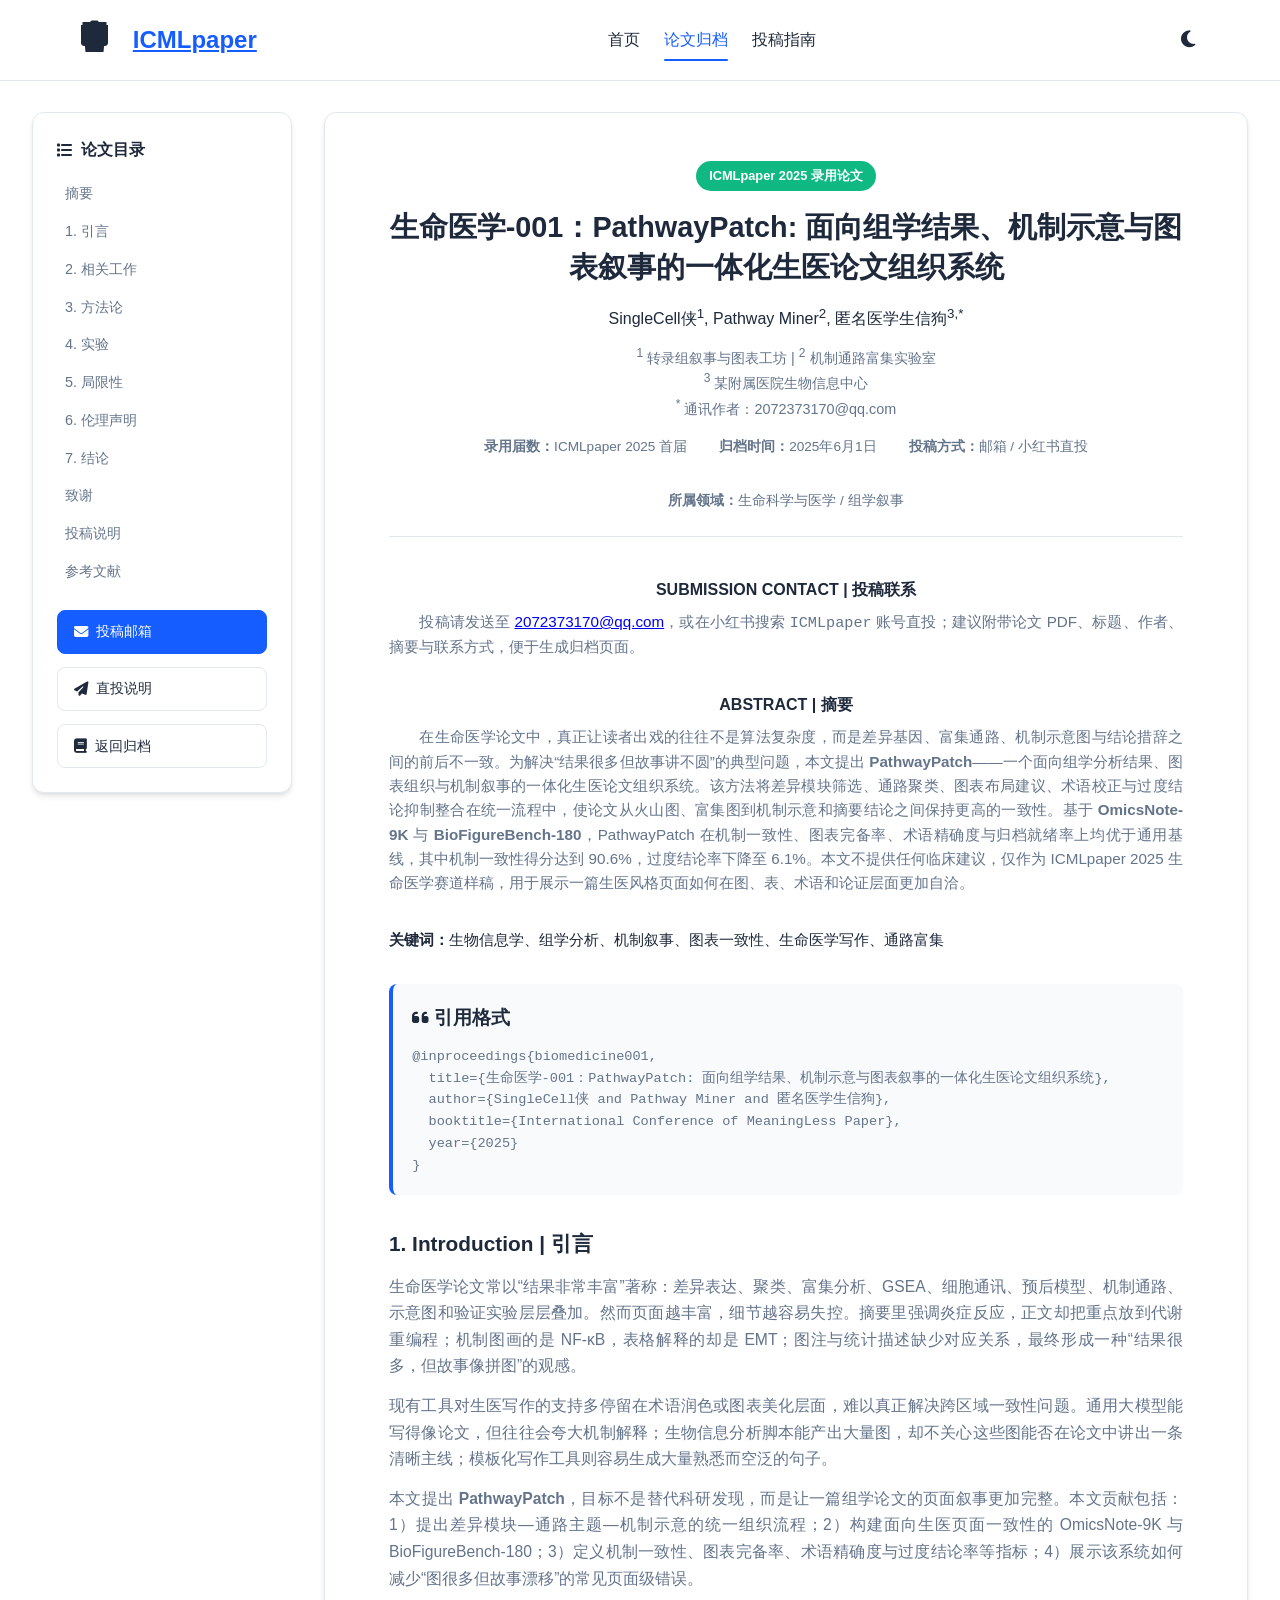
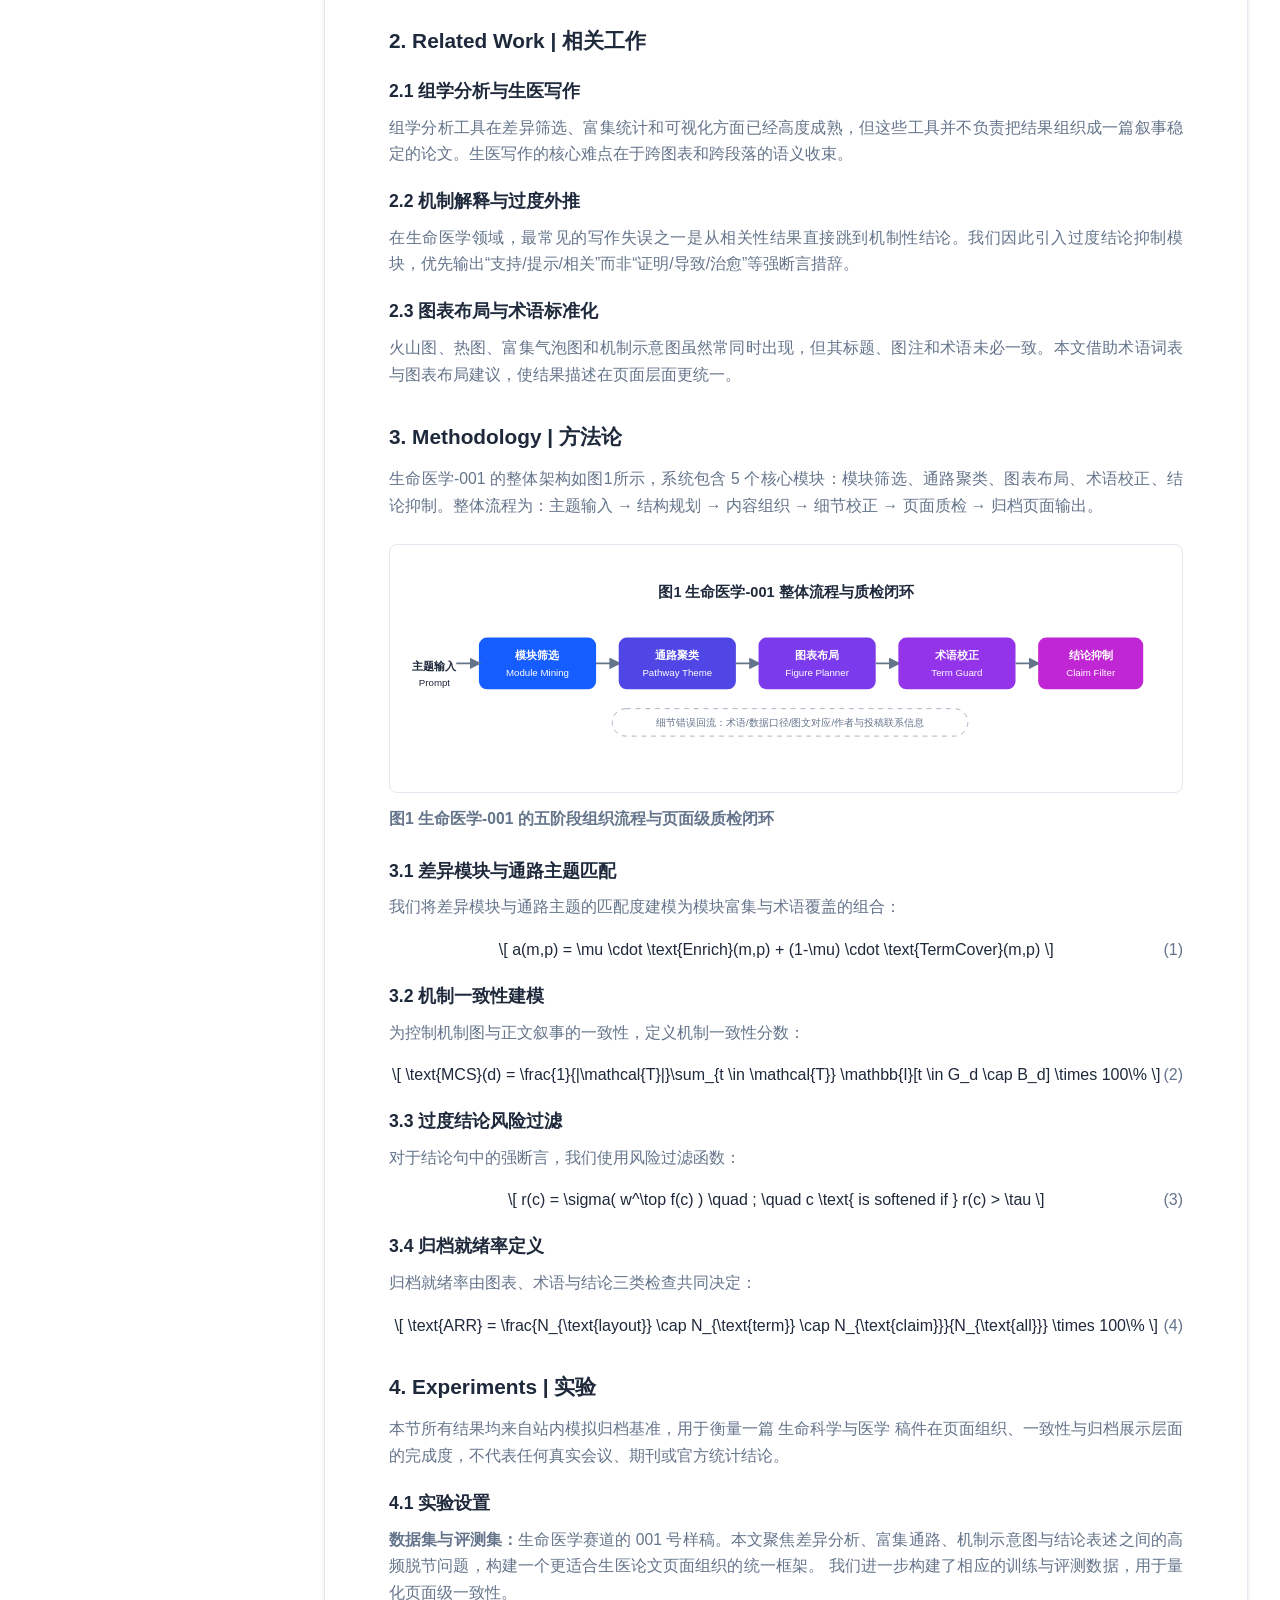
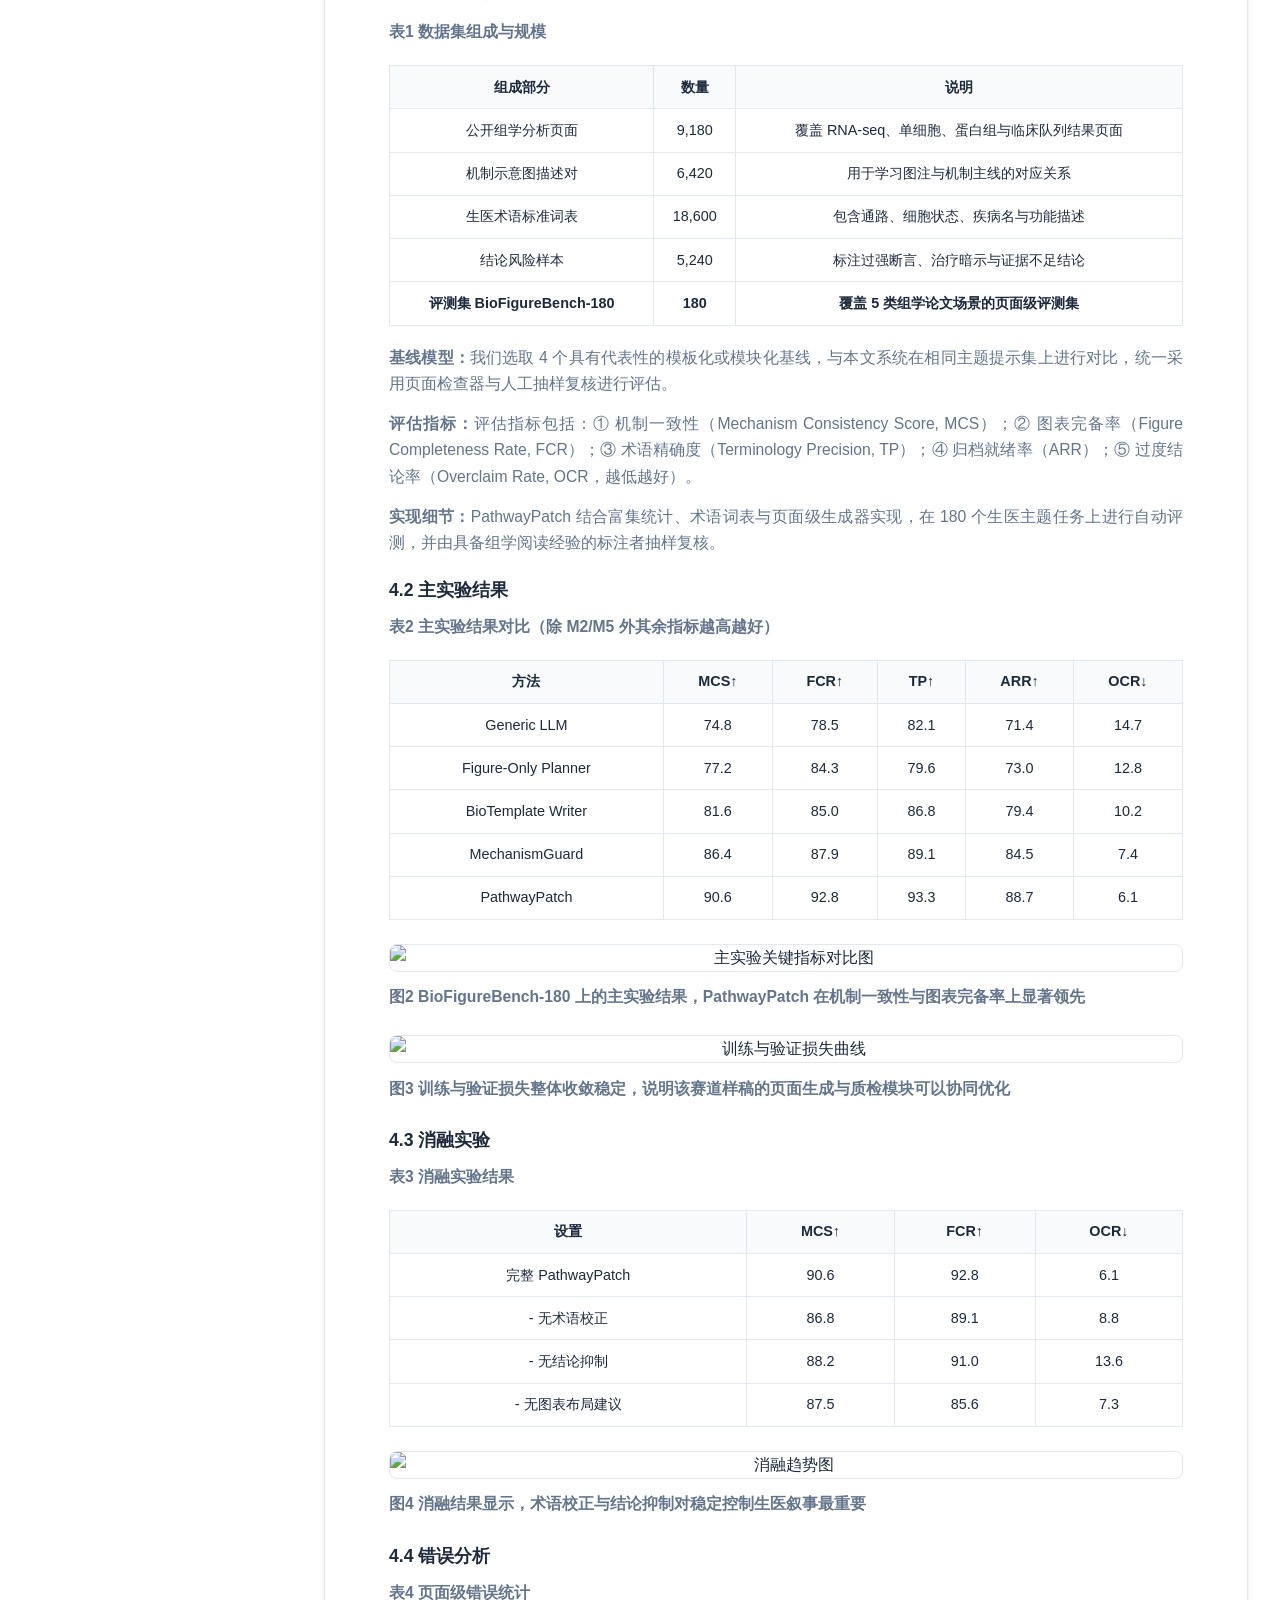
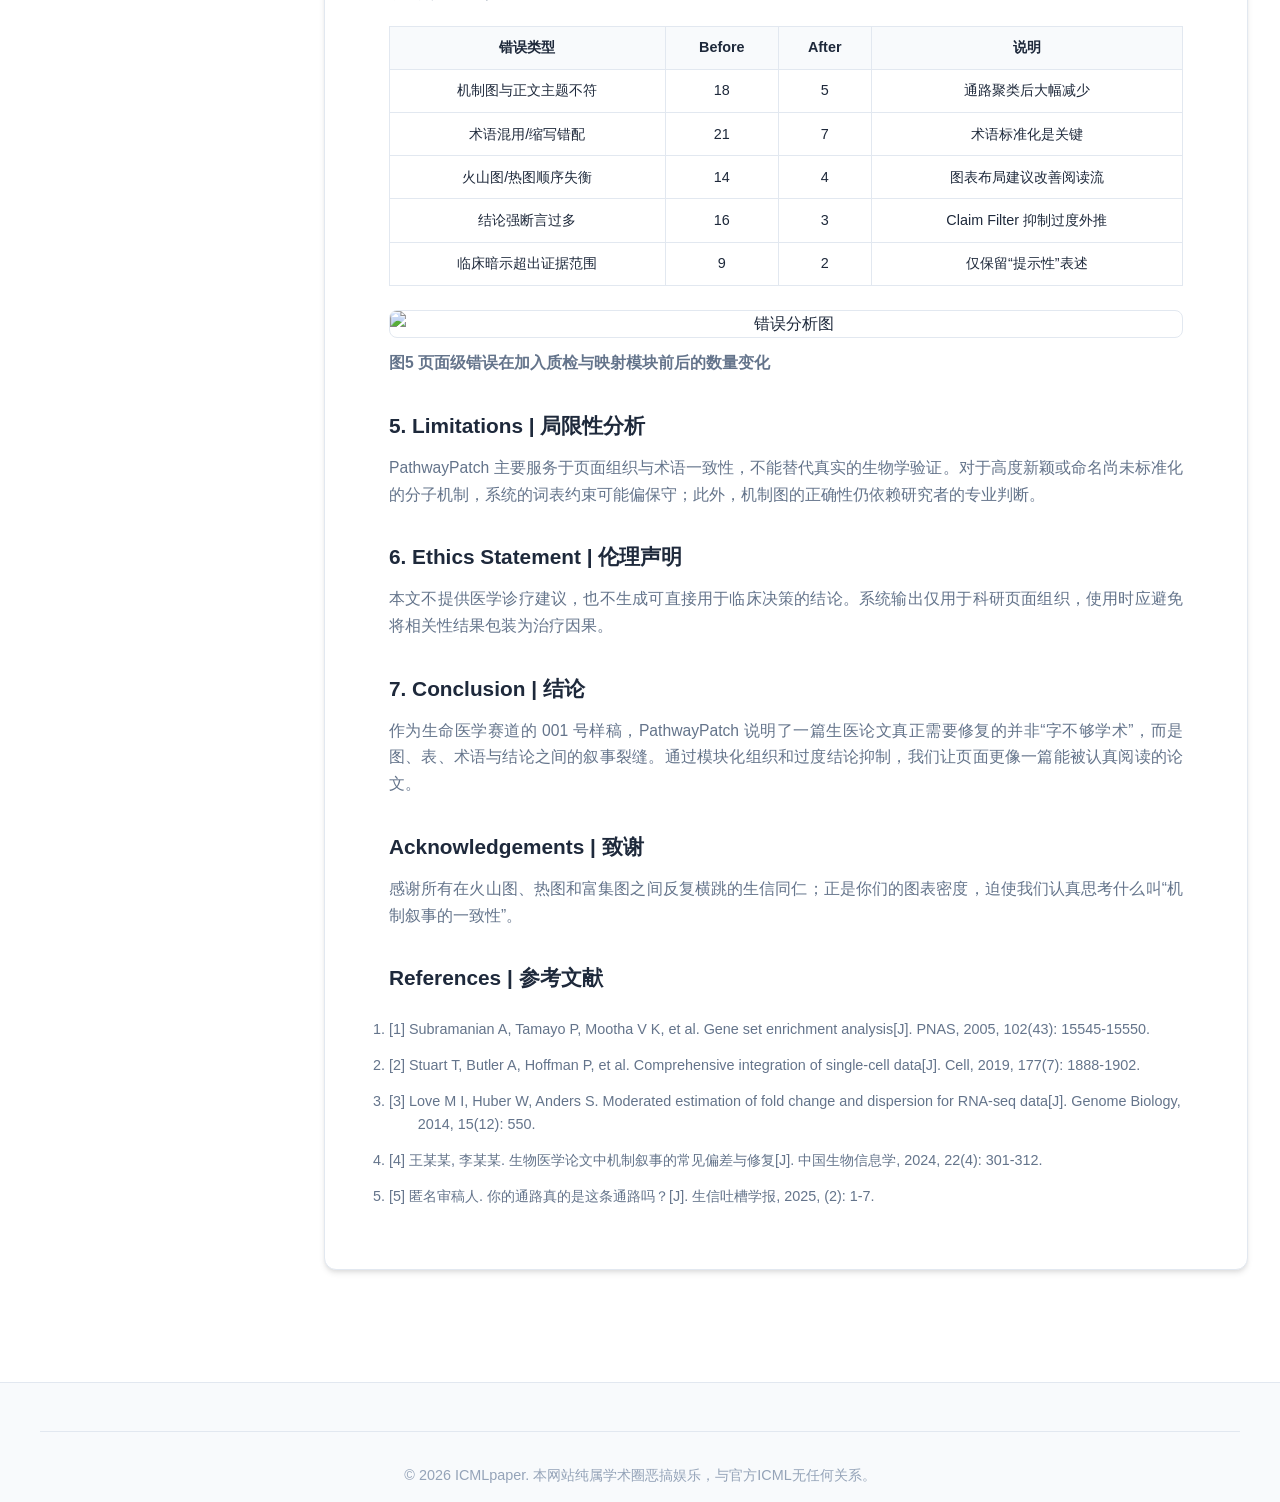
==== submissions/2025/biomedicine-001/index.html @ 7d40c747 "Add files via upload" ====
<!DOCTYPE html>
<html lang="zh-CN">
<head>
    <meta charset="UTF-8">
    <meta name="viewport" content="width=device-width, initial-scale=1.0">
<title>生命医学-001：PathwayPatch: 面向组学结果、机制示意与图表叙事的一体化生医论文组织系统 | International Conference of MeaningLess Paper</title>
    <!-- 外部资源（和主站完全统一） -->
    <link rel="stylesheet" href="https://cdn.bootcdn.net/ajax/libs/font-awesome/6.4.0/css/all.min.css">
    <script src="https://cdn.bootcdn.net/ajax/libs/mathjax/3.2.2/es5/tex-mml-chtml.min.js"></script>
    <!-- 主站样式复用 -->
    <link rel="stylesheet" href="../../../style.css">
    <!-- 网站图标 -->
    <link rel="icon" href="../../../favicon.svg" type="image/svg+xml">
    <!-- 论文专属样式 -->
    <style>
        /* 论文页面核心布局 */
        .paper-wrapper {
            display: grid;
            grid-template-columns: 260px 1fr;
            gap: 2rem;
            max-width: 1400px;
            margin: 0 auto;
            padding: 2rem;
        }
        /* 侧边目录导航 */
        .paper-sidebar {
            position: sticky;
            top: 100px;
            height: fit-content;
            background: var(--bg-card);
            border-radius: var(--radius-lg);
            padding: 1.5rem;
            box-shadow: var(--shadow);
            border: 1px solid var(--border);
        }
        .sidebar-title {
            font-size: 1rem;
            font-weight: 700;
            margin-bottom: 1rem;
            color: var(--text-primary);
            display: flex;
            align-items: center;
            gap: 0.5rem;
        }
        .toc-list {
            list-style: none;
            display: flex;
            flex-direction: column;
            gap: 0.5rem;
        }
        .toc-link {
            text-decoration: none;
            color: var(--text-secondary);
            font-size: 0.9rem;
            line-height: 1.4;
            transition: var(--transition);
            display: block;
            padding: 0.3rem 0.5rem;
            border-radius: var(--radius-sm);
        }
        .toc-link:hover, .toc-link.active {
            background: var(--primary-light);
            color: var(--primary);
        }
        .dark-theme .toc-link:hover, .dark-theme .toc-link.active {
            background: var(--primary-dark);
        }
        /* 论文操作栏 */
        .paper-actions {
            margin-top: 1.5rem;
            display: flex;
            flex-direction: column;
            gap: 0.8rem;
        }
        .action-btn {
            width: 100%;
            padding: 0.6rem 1rem;
            border-radius: var(--radius);
            border: 1px solid var(--border);
            background: var(--bg-main);
            color: var(--text-primary);
            font-size: 0.9rem;
            font-weight: 500;
            text-decoration: none;
            display: flex;
            align-items: center;
            gap: 0.5rem;
            transition: var(--transition);
        }
        .action-btn.primary {
            background: var(--primary);
            color: white;
            border-color: var(--primary);
        }
        .action-btn:hover {
            transform: translateY(-2px);
            box-shadow: var(--shadow);
        }
        /* 论文主体容器 */
        .paper-main {
            background: var(--bg-card);
            border-radius: var(--radius-lg);
            padding: 3rem 4rem;
            box-shadow: var(--shadow);
            border: 1px solid var(--border);
        }
        /* 论文头部 */
        .paper-header {
            text-align: center;
            margin-bottom: 2.5rem;
            border-bottom: 1px solid var(--border);
            padding-bottom: 1.5rem;
        }
        .accept-badge {
            display: inline-block;
            padding: 0.3rem 0.8rem;
            background: #10b981;
            color: white;
            border-radius: 50px;
            font-size: 0.8rem;
            font-weight: 600;
            margin-bottom: 1rem;
        }
        .paper-header h1 {
            font-size: 1.8rem;
            line-height: 1.4;
            font-weight: 700;
            margin-bottom: 1rem;
            color: var(--text-primary);
        }
        .authors {
            font-size: 1rem;
            margin-bottom: 0.8rem;
            color: var(--text-primary);
            line-height: 1.5;
        }
        .affiliations {
            font-size: 0.9rem;
            color: var(--text-secondary);
            margin-bottom: 1rem;
            line-height: 1.5;
        }
        .paper-meta {
            font-size: 0.85rem;
            color: var(--text-secondary);
            display: flex;
            justify-content: center;
            gap: 2rem;
            flex-wrap: wrap;
        }
        /* 摘要模块 */
        .abstract-block {
            margin-bottom: 2rem;
        }
        .abstract-block h2 {
            font-size: 1rem;
            font-weight: 700;
            text-transform: uppercase;
            margin-bottom: 0.5rem;
            text-align: center;
        }
        .abstract-block p {
            text-align: justify;
            line-height: 1.6;
            font-size: 0.95rem;
            text-indent: 2em;
            color: var(--text-secondary);
        }
        /* 关键词 */
        .keywords-block {
            margin-bottom: 2rem;
            font-size: 0.95rem;
        }
        .keywords-block strong {
            color: var(--text-primary);
        }
        /* 正文排版 */
        .paper-content h2 {
            font-size: 1.3rem;
            font-weight: 700;
            margin: 2rem 0 0.8rem;
            color: var(--text-primary);
            scroll-margin-top: 100px;
        }
        .paper-content h3 {
            font-size: 1.1rem;
            font-weight: 600;
            margin: 1.2rem 0 0.6rem;
            color: var(--text-primary);
            scroll-margin-top: 100px;
        }
        .paper-content p {
            text-align: justify;
            line-height: 1.7;
            margin-bottom: 0.8rem;
            font-size: 0.98rem;
            color: var(--text-secondary);
        }
        /* 公式样式 */
        .formula-wrapper {
            margin: 1rem 0;
            text-align: center;
            overflow-x: auto;
        }
        .formula-number {
            float: right;
            color: var(--text-secondary);
        }
        /* 图表容器 */
        .figure-wrapper {
            margin: 1.5rem 0;
            text-align: center;
        }
        .figure-container {
            max-width: 100%;
            margin: 0 auto;
            border-radius: var(--radius);
            overflow: hidden;
            border: 1px solid var(--border);
            background: var(--bg-main);
        }
        .figure-caption {
            margin-top: 0.8rem;
            font-weight: 600;
            font-size: 0.9rem;
            color: var(--text-primary);
            text-align: center;
        }
        .figure-img {
            display: block;
            width: 100%;
            height: auto;
        }
        /* 表格样式 */
        .paper-table {
            width: 100%;
            border-collapse: collapse;
            margin: 1.2rem 0;
            font-size: 0.9rem;
        }
        .paper-table th, .paper-table td {
            border: 1px solid var(--border);
            padding: 0.6rem;
            text-align: center;
        }
        .paper-table th {
            background-color: var(--bg-alt);
            font-weight: 600;
        }
        .table-caption {
            text-align: center;
            font-weight: 600;
            margin-bottom: 0.5rem;
            font-size: 0.95rem;
        }
        /* 引用格式 */
        .citation-block {
            background: var(--bg-alt);
            border-radius: var(--radius);
            padding: 1.2rem;
            margin: 1.5rem 0;
            border-left: 4px solid var(--primary);
        }
        .citation-block h3 {
            margin-top: 0;
            margin-bottom: 0.8rem;
        }
        .citation-code {
            font-family: 'Courier New', monospace;
            font-size: 0.85rem;
            line-height: 1.6;
            color: var(--text-secondary);
            overflow-x: auto;
        }
        /* 参考文献 */
        .reference-list {
            margin-top: 1.5rem;
        }
        .reference-list li {
            margin-bottom: 0.8rem;
            line-height: 1.6;
            font-size: 0.9rem;
            color: var(--text-secondary);
            padding-left: 2em;
            text-indent: -2em;
        }
        /* 移动端适配 */
        @media (max-width: 1024px) {
            .paper-wrapper {
                grid-template-columns: 1fr;
                padding: 1rem;
            }
            .paper-sidebar {
                position: static;
                margin-bottom: 1rem;
            }
            .paper-main {
                padding: 1.5rem 1rem;
            }
            .paper-header h1 {
                font-size: 1.4rem;
            }
            .paper-meta {
                flex-direction: column;
                gap: 0.3rem;
            }
        }
    </style>
</head>
<body>
    <!-- 导航栏（和主站完全统一） -->
    <header class="navbar" id="navbar">
        <div class="nav-container">
            <div class="logo">
                <svg class="logo-img" viewBox="0 0 1024 1024" xmlns="http://www.w3.org/2000/svg">
                    <path fill="currentColor" d="M256 448l32 320h384l32-320H256zM736 128H576l-32-32H416l-32 32H224v64h512v-64zM192 192v384c0 35.3 28.7 64 64 64h448c35.3 0 64-28.7 64-64V192H192z"/>
                </svg>
                <a href="../../../index.html" class="conf-name">ICMLpaper</a>
            </div>
            <nav class="nav-links">
                <a href="../../../index.html#home" class="nav-link">首页</a>
                <a href="../../../index.html#papers" class="nav-link active">论文归档</a>
                <a href="../../../index.html#submit" class="nav-link">投稿指南</a>
            </nav>
            <div class="nav-actions">
                <button id="theme-toggle" class="icon-btn" title="切换主题">
                    <i class="fas fa-moon"></i>
                </button>
            </div>
        </div>
    </header>

    <!-- 论文主体布局 -->
    <section class="section">
        <div class="paper-wrapper">
            <!-- 侧边目录+操作栏 -->
            <aside class="paper-sidebar">
                <div class="sidebar-title">
                    <i class="fas fa-list"></i> 论文目录
                </div>
                <ul class="toc-list">
                    <li><a href="#abstract" class="toc-link">摘要</a></li>
                    <li><a href="#introduction" class="toc-link">1. 引言</a></li>
                    <li><a href="#related-work" class="toc-link">2. 相关工作</a></li>
                    <li><a href="#methodology" class="toc-link">3. 方法论</a></li>
                    <li><a href="#experiments" class="toc-link">4. 实验</a></li>
                    <li><a href="#limitations" class="toc-link">5. 局限性</a></li>
                    <li><a href="#ethics" class="toc-link">6. 伦理声明</a></li>
                    <li><a href="#conclusion" class="toc-link">7. 结论</a></li>
                    <li><a href="#acknowledgements" class="toc-link">致谢</a></li>
                    <li><a href="#submission-note" class="toc-link">投稿说明</a></li>
                    <li><a href="#references" class="toc-link">参考文献</a></li>
                </ul>
                <div class="paper-actions">
                    <a href="mailto:2072373170@qq.com?subject=ICMLpaper%20投稿咨询" class="action-btn primary">
                        <i class="fas fa-envelope"></i> 投稿邮箱
                    </a>
                    <a href="../../../index.html#submit" class="action-btn">
                        <i class="fas fa-paper-plane"></i> 直投说明
                    </a>
                    <a href="../" class="action-btn">
                        <i class="fas fa-book"></i> 返回归档
                    </a>
                </div>
            </aside>

            <!-- 论文正文 -->
            <main class="paper-main">

                <div class="paper-header">
                    <span class="accept-badge">ICMLpaper 2025 录用论文</span>
                    <h1>生命医学-001：PathwayPatch: 面向组学结果、机制示意与图表叙事的一体化生医论文组织系统</h1>
                    <div class="authors">SingleCell侠<sup>1</sup>, Pathway Miner<sup>2</sup>, 匿名医学生信狗<sup>3,*</sup></div>
                    <div class="affiliations"><sup>1</sup> 转录组叙事与图表工坊 | <sup>2</sup> 机制通路富集实验室<br><sup>3</sup> 某附属医院生物信息中心<br><sup>*</sup> 通讯作者：2072373170@qq.com</div>
                    <div class="paper-meta">
                        <span><strong>录用届数：</strong>ICMLpaper 2025 首届</span>
                        <span><strong>归档时间：</strong>2025年6月1日</span>
                        <span><strong>投稿方式：</strong>邮箱 / 小红书直投</span>
                        <span><strong>所属领域：</strong>生命科学与医学 / 组学叙事</span>
                    </div>
                </div>

                <div id="submission-note" class="abstract-block" style="margin-top: 1.2rem;">
                    <h2>Submission Contact | 投稿联系</h2>
                    <p>投稿请发送至 <a href="mailto:2072373170@qq.com">2072373170@qq.com</a>，或在小红书搜索 <code>ICMLpaper</code> 账号直投；建议附带论文 PDF、标题、作者、摘要与联系方式，便于生成归档页面。</p>
                </div>

                <div id="abstract" class="abstract-block">
                    <h2>Abstract | 摘要</h2>
                    <p>在生命医学论文中，真正让读者出戏的往往不是算法复杂度，而是差异基因、富集通路、机制示意图与结论措辞之间的前后不一致。为解决“结果很多但故事讲不圆”的典型问题，本文提出 <b>PathwayPatch</b>——一个面向组学分析结果、图表组织与机制叙事的一体化生医论文组织系统。该方法将差异模块筛选、通路聚类、图表布局建议、术语校正与过度结论抑制整合在统一流程中，使论文从火山图、富集图到机制示意和摘要结论之间保持更高的一致性。基于 <b>OmicsNote-9K</b> 与 <b>BioFigureBench-180</b>，PathwayPatch 在机制一致性、图表完备率、术语精确度与归档就绪率上均优于通用基线，其中机制一致性得分达到 90.6%，过度结论率下降至 6.1%。本文不提供任何临床建议，仅作为 ICMLpaper 2025 生命医学赛道样稿，用于展示一篇生医风格页面如何在图、表、术语和论证层面更加自洽。</p>
                </div>

                <div class="keywords-block"><strong>关键词：</strong>生物信息学、组学分析、机制叙事、图表一致性、生命医学写作、通路富集</div>

                <div class="citation-block">
                    <h3><i class="fas fa-quote-left"></i> 引用格式</h3>
                    <pre class="citation-code">@inproceedings{biomedicine001,
  title={生命医学-001：PathwayPatch: 面向组学结果、机制示意与图表叙事的一体化生医论文组织系统},
  author={SingleCell侠 and Pathway Miner and 匿名医学生信狗},
  booktitle={International Conference of MeaningLess Paper},
  year={2025}
}</pre>
                </div>

                <div class="paper-content">
                    <h2 id="introduction">1. Introduction | 引言</h2>
                    <p>生命医学论文常以“结果非常丰富”著称：差异表达、聚类、富集分析、GSEA、细胞通讯、预后模型、机制通路、示意图和验证实验层层叠加。然而页面越丰富，细节越容易失控。摘要里强调炎症反应，正文却把重点放到代谢重编程；机制图画的是 NF-κB，表格解释的却是 EMT；图注与统计描述缺少对应关系，最终形成一种“结果很多，但故事像拼图”的观感。</p><p>现有工具对生医写作的支持多停留在术语润色或图表美化层面，难以真正解决跨区域一致性问题。通用大模型能写得像论文，但往往会夸大机制解释；生物信息分析脚本能产出大量图，却不关心这些图能否在论文中讲出一条清晰主线；模板化写作工具则容易生成大量熟悉而空泛的句子。</p><p>本文提出 <b>PathwayPatch</b>，目标不是替代科研发现，而是让一篇组学论文的页面叙事更加完整。本文贡献包括：1）提出差异模块—通路主题—机制示意的统一组织流程；2）构建面向生医页面一致性的 OmicsNote-9K 与 BioFigureBench-180；3）定义机制一致性、图表完备率、术语精确度与过度结论率等指标；4）展示该系统如何减少“图很多但故事漂移”的常见页面级错误。</p>

                    <h2 id="related-work">2. Related Work | 相关工作</h2>
                    <h3>2.1 组学分析与生医写作</h3><p>组学分析工具在差异筛选、富集统计和可视化方面已经高度成熟，但这些工具并不负责把结果组织成一篇叙事稳定的论文。生医写作的核心难点在于跨图表和跨段落的语义收束。</p><h3>2.2 机制解释与过度外推</h3><p>在生命医学领域，最常见的写作失误之一是从相关性结果直接跳到机制性结论。我们因此引入过度结论抑制模块，优先输出“支持/提示/相关”而非“证明/导致/治愈”等强断言措辞。</p><h3>2.3 图表布局与术语标准化</h3><p>火山图、热图、富集气泡图和机制示意图虽然常同时出现，但其标题、图注和术语未必一致。本文借助术语词表与图表布局建议，使结果描述在页面层面更统一。</p>

                    <h2 id="methodology">3. Methodology | 方法论</h2>
                    <p>生命医学-001 的整体架构如图1所示，系统包含 5 个核心模块：模块筛选、通路聚类、图表布局、术语校正、结论抑制。整体流程为：主题输入 → 结构规划 → 内容组织 → 细节校正 → 页面质检 → 归档页面输出。</p>
                    
                    <div class="figure-wrapper">
                        <div class="figure-container">
                            <svg width="100%" height="240" viewBox="0 0 980 240" xmlns="http://www.w3.org/2000/svg">
                                <defs>
                                    <marker id="arrow" viewBox="0 0 10 10" refX="8" refY="5" markerWidth="6" markerHeight="6" orient="auto">
                                        <path d="M 0 0 L 10 5 L 0 10 z" fill="#64748b" />
                                    </marker>
                                </defs>
                                <rect width="980" height="240" fill="var(--bg-main)" />
                                <text x="490" y="36" text-anchor="middle" fill="var(--text-primary)" font-size="18" font-weight="700">图1 生命医学-001 整体流程与质检闭环</text>
                                <text x="55" y="126" text-anchor="middle" fill="var(--text-primary)" font-size="14" font-weight="600">主题输入</text>
                                <text x="55" y="146" text-anchor="middle" fill="var(--text-primary)" font-size="12">Prompt</text>
                                
        <g>
            <rect x="110" y="86" width="145" height="64" rx="10" fill="#165DFF"/>
            <text x="182.5" y="113" text-anchor="middle" fill="white" font-size="14" font-weight="700">模块筛选</text>
            <text x="182.5" y="134" text-anchor="middle" fill="white" font-size="12">Module Mining</text>
        </g><line x1="255" y1="118" x2="283" y2="118" stroke="#64748b" stroke-width="2.4" marker-end="url(#arrow)"/>
        <g>
            <rect x="283" y="86" width="145" height="64" rx="10" fill="#4f46e5"/>
            <text x="355.5" y="113" text-anchor="middle" fill="white" font-size="14" font-weight="700">通路聚类</text>
            <text x="355.5" y="134" text-anchor="middle" fill="white" font-size="12">Pathway Theme</text>
        </g><line x1="428" y1="118" x2="456" y2="118" stroke="#64748b" stroke-width="2.4" marker-end="url(#arrow)"/>
        <g>
            <rect x="456" y="86" width="145" height="64" rx="10" fill="#7c3aed"/>
            <text x="528.5" y="113" text-anchor="middle" fill="white" font-size="14" font-weight="700">图表布局</text>
            <text x="528.5" y="134" text-anchor="middle" fill="white" font-size="12">Figure Planner</text>
        </g><line x1="601" y1="118" x2="629" y2="118" stroke="#64748b" stroke-width="2.4" marker-end="url(#arrow)"/>
        <g>
            <rect x="629" y="86" width="145" height="64" rx="10" fill="#9333ea"/>
            <text x="701.5" y="113" text-anchor="middle" fill="white" font-size="14" font-weight="700">术语校正</text>
            <text x="701.5" y="134" text-anchor="middle" fill="white" font-size="12">Term Guard</text>
        </g><line x1="774" y1="118" x2="802" y2="118" stroke="#64748b" stroke-width="2.4" marker-end="url(#arrow)"/>
        <g>
            <rect x="802" y="86" width="130" height="64" rx="10" fill="#c026d3"/>
            <text x="867.0" y="113" text-anchor="middle" fill="white" font-size="14" font-weight="700">结论抑制</text>
            <text x="867.0" y="134" text-anchor="middle" fill="white" font-size="12">Claim Filter</text>
        </g>
                                <line x1="82" y1="118" x2="110" y2="118" stroke="#64748b" stroke-width="2.4" marker-end="url(#arrow)"/>
                                <rect x="275" y="174" width="440" height="34" rx="17" fill="none" stroke="#94a3b8" stroke-dasharray="6 6" />
                                <text x="495" y="196" text-anchor="middle" fill="var(--text-secondary)" font-size="12">细节错误回流：术语/数据口径/图文对应/作者与投稿联系信息</text>
                            </svg>
                        </div>
                        <p class="figure-caption">图1 生命医学-001 的五阶段组织流程与页面级质检闭环</p>
                    </div>

                    <h3>3.1 差异模块与通路主题匹配</h3><p>我们将差异模块与通路主题的匹配度建模为模块富集与术语覆盖的组合：</p><div class="formula-wrapper">\[ a(m,p) = \mu \cdot \text{Enrich}(m,p) + (1-\mu) \cdot \text{TermCover}(m,p) \]<span class="formula-number">(1)</span></div><h3>3.2 机制一致性建模</h3><p>为控制机制图与正文叙事的一致性，定义机制一致性分数：</p><div class="formula-wrapper">\[ \text{MCS}(d) = \frac{1}{|\mathcal{T}|}\sum_{t \in \mathcal{T}} \mathbb{I}[t \in G_d \cap B_d] \times 100\% \]<span class="formula-number">(2)</span></div><h3>3.3 过度结论风险过滤</h3><p>对于结论句中的强断言，我们使用风险过滤函数：</p><div class="formula-wrapper">\[ r(c) = \sigma( w^\top f(c) ) \quad ; \quad c \text{ is softened if } r(c) > \tau \]<span class="formula-number">(3)</span></div><h3>3.4 归档就绪率定义</h3><p>归档就绪率由图表、术语与结论三类检查共同决定：</p><div class="formula-wrapper">\[ \text{ARR} = \frac{N_{\text{layout}} \cap N_{\text{term}} \cap N_{\text{claim}}}{N_{\text{all}}} \times 100\% \]<span class="formula-number">(4)</span></div>

                    <h2 id="experiments">4. Experiments | 实验</h2>
                    <p>本节所有结果均来自站内模拟归档基准，用于衡量一篇 生命科学与医学 稿件在页面组织、一致性与归档展示层面的完成度，不代表任何真实会议、期刊或官方统计结论。</p>

                    <h3>4.1 实验设置</h3>
                    <p><strong>数据集与评测集：</strong>生命医学赛道的 001 号样稿。本文聚焦差异分析、富集通路、机制示意图与结论表述之间的高频脱节问题，构建一个更适合生医论文页面组织的统一框架。 我们进一步构建了相应的训练与评测数据，用于量化页面级一致性。</p>
                    <p class="table-caption">表1 数据集组成与规模</p>
                    <table class="paper-table">
                        <thead><tr><th>组成部分</th><th>数量</th><th>说明</th></tr></thead>
                        <tbody><tr><td>公开组学分析页面</td><td>9,180</td><td>覆盖 RNA-seq、单细胞、蛋白组与临床队列结果页面</td></tr><tr><td>机制示意图描述对</td><td>6,420</td><td>用于学习图注与机制主线的对应关系</td></tr><tr><td>生医术语标准词表</td><td>18,600</td><td>包含通路、细胞状态、疾病名与功能描述</td></tr><tr><td>结论风险样本</td><td>5,240</td><td>标注过强断言、治疗暗示与证据不足结论</td></tr><tr><td><strong>评测集 BioFigureBench-180</strong></td><td><strong>180</strong></td><td><strong>覆盖 5 类组学论文场景的页面级评测集</strong></td></tr></tbody>
                    </table>
                    <p><strong>基线模型：</strong>我们选取 4 个具有代表性的模板化或模块化基线，与本文系统在相同主题提示集上进行对比，统一采用页面检查器与人工抽样复核进行评估。</p>
                    <p><strong>评估指标：</strong>评估指标包括：① 机制一致性（Mechanism Consistency Score, MCS）；② 图表完备率（Figure Completeness Rate, FCR）；③ 术语精确度（Terminology Precision, TP）；④ 归档就绪率（ARR）；⑤ 过度结论率（Overclaim Rate, OCR，越低越好）。</p>
                    <p><strong>实现细节：</strong>PathwayPatch 结合富集统计、术语词表与页面级生成器实现，在 180 个生医主题任务上进行自动评测，并由具备组学阅读经验的标注者抽样复核。</p>

                    <h3>4.2 主实验结果</h3>
                    <p class="table-caption">表2 主实验结果对比（除 M2/M5 外其余指标越高越好）</p>
                    <table class="paper-table">
                        <thead><tr><th>方法</th><th>MCS↑</th><th>FCR↑</th><th>TP↑</th><th>ARR↑</th><th>OCR↓</th></tr></thead>
                        <tbody><tr><td>Generic LLM</td><td>74.8</td><td>78.5</td><td>82.1</td><td>71.4</td><td>14.7</td></tr><tr><td>Figure-Only Planner</td><td>77.2</td><td>84.3</td><td>79.6</td><td>73.0</td><td>12.8</td></tr><tr><td>BioTemplate Writer</td><td>81.6</td><td>85.0</td><td>86.8</td><td>79.4</td><td>10.2</td></tr><tr><td>MechanismGuard</td><td>86.4</td><td>87.9</td><td>89.1</td><td>84.5</td><td>7.4</td></tr><tr><td>PathwayPatch</td><td>90.6</td><td>92.8</td><td>93.3</td><td>88.7</td><td>6.1</td></tr></tbody>
                    </table>
                    <div class="figure-wrapper"><div class="figure-container"><img class="figure-img" src="assets/main-metrics.svg" alt="主实验关键指标对比图"></div><p class="figure-caption">图2 BioFigureBench-180 上的主实验结果，PathwayPatch 在机制一致性与图表完备率上显著领先</p></div>
                    <div class="figure-wrapper"><div class="figure-container"><img class="figure-img" src="assets/loss-curves.svg" alt="训练与验证损失曲线"></div><p class="figure-caption">图3 训练与验证损失整体收敛稳定，说明该赛道样稿的页面生成与质检模块可以协同优化</p></div>

                    <h3>4.3 消融实验</h3>
                    <p class="table-caption">表3 消融实验结果</p>
                    <table class="paper-table">
                        <thead><tr><th>设置</th><th>MCS↑</th><th>FCR↑</th><th>OCR↓</th></tr></thead>
                        <tbody><tr><td>完整 PathwayPatch</td><td>90.6</td><td>92.8</td><td>6.1</td></tr><tr><td>- 无术语校正</td><td>86.8</td><td>89.1</td><td>8.8</td></tr><tr><td>- 无结论抑制</td><td>88.2</td><td>91.0</td><td>13.6</td></tr><tr><td>- 无图表布局建议</td><td>87.5</td><td>85.6</td><td>7.3</td></tr></tbody>
                    </table>
                    <div class="figure-wrapper"><div class="figure-container"><img class="figure-img" src="assets/ablation-trend.svg" alt="消融趋势图"></div><p class="figure-caption">图4 消融结果显示，术语校正与结论抑制对稳定控制生医叙事最重要</p></div>

                    <h3>4.4 错误分析</h3>
                    <p class="table-caption">表4 页面级错误统计</p>
                    <table class="paper-table">
                        <thead><tr><th>错误类型</th><th>Before</th><th>After</th><th>说明</th></tr></thead>
                        <tbody><tr><td>机制图与正文主题不符</td><td>18</td><td>5</td><td>通路聚类后大幅减少</td></tr><tr><td>术语混用/缩写错配</td><td>21</td><td>7</td><td>术语标准化是关键</td></tr><tr><td>火山图/热图顺序失衡</td><td>14</td><td>4</td><td>图表布局建议改善阅读流</td></tr><tr><td>结论强断言过多</td><td>16</td><td>3</td><td>Claim Filter 抑制过度外推</td></tr><tr><td>临床暗示超出证据范围</td><td>9</td><td>2</td><td>仅保留“提示性”表述</td></tr></tbody>
                    </table>
                    <div class="figure-wrapper"><div class="figure-container"><img class="figure-img" src="assets/error-analysis.svg" alt="错误分析图"></div><p class="figure-caption">图5 页面级错误在加入质检与映射模块前后的数量变化</p></div>

                    <h2 id="limitations">5. Limitations | 局限性分析</h2>
                    <p>PathwayPatch 主要服务于页面组织与术语一致性，不能替代真实的生物学验证。对于高度新颖或命名尚未标准化的分子机制，系统的词表约束可能偏保守；此外，机制图的正确性仍依赖研究者的专业判断。</p>

                    <h2 id="ethics">6. Ethics Statement | 伦理声明</h2>
                    <p>本文不提供医学诊疗建议，也不生成可直接用于临床决策的结论。系统输出仅用于科研页面组织，使用时应避免将相关性结果包装为治疗因果。</p>

                    <h2 id="conclusion">7. Conclusion | 结论</h2>
                    <p>作为生命医学赛道的 001 号样稿，PathwayPatch 说明了一篇生医论文真正需要修复的并非“字不够学术”，而是图、表、术语与结论之间的叙事裂缝。通过模块化组织和过度结论抑制，我们让页面更像一篇能被认真阅读的论文。</p>

                    <h2 id="acknowledgements">Acknowledgements | 致谢</h2>
                    <p>感谢所有在火山图、热图和富集图之间反复横跳的生信同仁；正是你们的图表密度，迫使我们认真思考什么叫“机制叙事的一致性”。</p>

                    <h2 id="references">References | 参考文献</h2>
                    <ol class="reference-list"><li>[1] Subramanian A, Tamayo P, Mootha V K, et al. Gene set enrichment analysis[J]. PNAS, 2005, 102(43): 15545-15550.</li><li>[2] Stuart T, Butler A, Hoffman P, et al. Comprehensive integration of single-cell data[J]. Cell, 2019, 177(7): 1888-1902.</li><li>[3] Love M I, Huber W, Anders S. Moderated estimation of fold change and dispersion for RNA-seq data[J]. Genome Biology, 2014, 15(12): 550.</li><li>[4] 王某某, 李某某. 生物医学论文中机制叙事的常见偏差与修复[J]. 中国生物信息学, 2024, 22(4): 301-312.</li><li>[5] 匿名审稿人. 你的通路真的是这条通路吗？[J]. 生信吐槽学报, 2025, (2): 1-7.</li></ol>
                </div>

            </main>
        </div>
    </section>

    <!-- 页脚（和主站统一） -->
    <footer class="footer">
        <div class="container footer-bottom">
            <p>&copy; 2026 ICMLpaper. 本网站纯属学术圈恶搞娱乐，与官方ICML无任何关系。</p>
        </div>
    </footer>

    <!-- 回到顶部按钮 -->
    <button id="back-to-top" class="back-to-top">
        <i class="fas fa-arrow-up"></i>
    </button>

    
    <!-- 交互JS -->
    <script>
        const themeToggle = document.getElementById('theme-toggle');
        const htmlEl = document.documentElement;

        themeToggle.addEventListener('click', () => {
            htmlEl.classList.toggle('dark-theme');
            const icon = themeToggle.querySelector('i');
            if (htmlEl.classList.contains('dark-theme')) {
                icon.classList.remove('fa-moon');
                icon.classList.add('fa-sun');
            } else {
                icon.classList.remove('fa-sun');
                icon.classList.add('fa-moon');
            }
        });

        const navbar = document.getElementById('navbar');
        window.addEventListener('scroll', () => {
            if (window.scrollY > 50) {
                navbar.classList.add('scrolled');
            } else {
                navbar.classList.remove('scrolled');
            }
        });

        const tocLinks = document.querySelectorAll('.toc-link');
        const sections = document.querySelectorAll('.paper-content h2, .abstract-block');
        window.addEventListener('scroll', () => {
            let current = '';
            sections.forEach(section => {
                const sectionTop = section.offsetTop;
                if (window.scrollY >= sectionTop - 120) {
                    current = section.getAttribute('id');
                }
            });
            tocLinks.forEach(link => {
                link.classList.remove('active');
                if (link.getAttribute('href') === `#${current}`) {
                    link.classList.add('active');
                }
            });
        });

        const backToTop = document.getElementById('back-to-top');
        window.addEventListener('scroll', () => {
            if (window.scrollY > 300) {
                backToTop.classList.add('show');
            } else {
                backToTop.classList.remove('show');
            }
        });

        backToTop.addEventListener('click', () => {
            window.scrollTo({ top: 0, behavior: 'smooth' });
        });
    </script>
</body>
</html>
---- style.css ----
/* 全局变量与主题配置 */
:root {
    --primary: #165DFF;
    --primary-dark: #0d47a1;
    --primary-light: #e8f0ff;
    --secondary: #64748b;
    --accent: #7c3aed;
    --bg-main: #ffffff;
    --bg-alt: #f8fafc;
    --bg-card: #ffffff;
    --text-primary: #1e293b;
    --text-secondary: #64748b;
    --text-light: #94a3b8;
    --border: #e2e8f0;
    --shadow-sm: 0 1px 2px 0 rgba(0, 0, 0, 0.05);
    --shadow: 0 4px 6px -1px rgba(0, 0, 0, 0.1), 0 2px 4px -1px rgba(0, 0, 0, 0.06);
    --shadow-md: 0 10px 15px -3px rgba(0, 0, 0, 0.1), 0 4px 6px -2px rgba(0, 0, 0, 0.05);
    --shadow-lg: 0 20px 25px -5px rgba(0, 0, 0, 0.1), 0 10px 10px -5px rgba(0, 0, 0, 0.04);
    --radius-sm: 4px;
    --radius: 8px;
    --radius-lg: 12px;
    --radius-xl: 16px;
    --transition: all 0.3s cubic-bezier(0.4, 0, 0.2, 1);
}

/* 暗黑主题 */
.dark-theme {
    --bg-main: #0f172a;
    --bg-alt: #1e293b;
    --bg-card: #1e293b;
    --text-primary: #f8fafc;
    --text-secondary: #cbd5e1;
    --text-light: #94a3b8;
    --border: #334155;
    --shadow-sm: 0 1px 2px 0 rgba(0, 0, 0, 0.3);
    --shadow: 0 4px 6px -1px rgba(0, 0, 0, 0.4), 0 2px 4px -1px rgba(0, 0, 0, 0.3);
    --shadow-md: 0 10px 15px -3px rgba(0, 0, 0, 0.4), 0 4px 6px -2px rgba(0, 0, 0, 0.3);
    --shadow-lg: 0 20px 25px -5px rgba(0, 0, 0, 0.5), 0 10px 10px -5px rgba(0, 0, 0, 0.4);
}

/* 全局样式重置 */
* {
    margin: 0;
    padding: 0;
    box-sizing: border-box;
}

html {
    scroll-behavior: smooth;
}

body {
    font-family: -apple-system, BlinkMacSystemFont, "Segoe UI", Roboto, "Helvetica Neue", Arial, sans-serif;
    background-color: var(--bg-main);
    color: var(--text-primary);
    line-height: 1.6;
    overflow-x: hidden;
}

.container {
    max-width: 1200px;
    margin: 0 auto;
    padding: 0 2rem;
}

/* 导航栏样式 */
.navbar {
    position: fixed;
    top: 0;
    left: 0;
    width: 100%;
    z-index: 1000;
    background-color: rgba(255, 255, 255, 0.9);
    backdrop-filter: blur(10px);
    border-bottom: 1px solid var(--border);
    transition: var(--transition);
}

.dark-theme .navbar {
    background-color: rgba(15, 23, 42, 0.9);
}

.navbar.scrolled {
    box-shadow: var(--shadow);
}

.nav-container {
    max-width: 1200px;
    margin: 0 auto;
    padding: 0 2rem;
    display: flex;
    justify-content: space-between;
    align-items: center;
    height: 80px;
}

.logo {
    display: flex;
    align-items: center;
    gap: 0.8rem;
}

.logo-img {
    height: 48px;
    width: auto;
}

.conf-name {
    font-size: 1.5rem;
    font-weight: 700;
    color: var(--primary);
}

.nav-links {
    display: flex;
    gap: 1.5rem;
}

.nav-link {
    text-decoration: none;
    color: var(--text-primary);
    font-size: 1rem;
    font-weight: 500;
    transition: var(--transition);
    position: relative;
    padding: 0.5rem 0;
}

.nav-link:hover, .nav-link.active {
    color: var(--primary);
}

.nav-link.active::after {
    content: '';
    position: absolute;
    bottom: 0;
    left: 0;
    width: 100%;
    height: 2px;
    background-color: var(--primary);
    border-radius: 2px;
}

.nav-actions {
    display: flex;
    align-items: center;
    gap: 1rem;
}

.icon-btn {
    background: transparent;
    border: none;
    color: var(--text-primary);
    font-size: 1.2rem;
    cursor: pointer;
    width: 40px;
    height: 40px;
    border-radius: 50%;
    display: flex;
    align-items: center;
    justify-content: center;
    transition: var(--transition);
}

.icon-btn:hover {
    background-color: var(--primary-light);
    color: var(--primary);
}

.dark-theme .icon-btn:hover {
    background-color: var(--primary-dark);
}

.menu-btn {
    display: none;
}

/* 移动端菜单 */
.mobile-menu {
    max-height: 0;
    overflow: hidden;
    background-color: var(--bg-main);
    transition: max-height 0.3s ease;
    border-bottom: 1px solid var(--border);
}

.mobile-menu.active {
    max-height: 500px;
}

.mobile-link {
    display: block;
    padding: 1rem 2rem;
    text-decoration: none;
    color: var(--text-primary);
    font-weight: 500;
    transition: var(--transition);
}

.mobile-link:hover {
    background-color: var(--primary-light);
    color: var(--primary);
}

/* Hero区域样式 */
.hero {
    position: relative;
    min-height: 100vh;
    display: flex;
    align-items: center;
    justify-content: center;
    background: linear-gradient(135deg, #165DFF 0%, #7c3aed 100%);
    color: white;
    text-align: center;
    padding: 2rem;
    overflow: hidden;
}

.hero-overlay {
    position: absolute;
    top: 0;
    left: 0;
    width: 100%;
    height: 100%;
    background-image: url("data:image/svg+xml,%3Csvg width='100' height='100' viewBox='0 0 100 100' xmlns='http://www.w3.org/2000/svg'%3E%3Cpath d='M11 18c3.866 0 7-3.134 7-7s-3.134-7-7-7-7 3.134-7 7 3.134 7 7 7zm48 25c3.866 0 7-3.134 7-7s-3.134-7-7-7-7 3.134-7 7 3.134 7 7 7zm-43-7c1.657 0 3-1.343 3-3s-1.343-3-3-3-3 1.343-3 3 1.343 3 3 3zm63 31c1.657 0 3-1.343 3-3s-1.343-3-3-3-3 1.343-3 3 1.343 3 3 3zM34 90c1.657 0 3-1.343 3-3s-1.343-3-3-3-3 1.343-3 3 1.343 3 3 3zm56-76c1.657 0 3-1.343 3-3s-1.343-3-3-3-3 1.343-3 3 1.343 3 3 3zM12 86c2.21 0 4-1.79 4-4s-1.79-4-4-4-4 1.79-4 4 1.79 4 4 4zm28-65c2.21 0 4-1.79 4-4s-1.79-4-4-4-4 1.79-4 4 1.79 4 4 4zm23-11c2.76 0 5-2.24 5-5s-2.24-5-5-5-5 2.24-5 5 2.24 5 5 5zm-6 60c2.21 0 4-1.79 4-4s-1.79-4-4-4-4 1.79-4 4 1.79 4 4 4zm29 22c2.76 0 5-2.24 5-5s-2.24-5-5-5-5 2.24-5 5 2.24 5 5 5zM32 63c2.76 0 5-2.24 5-5s-2.24-5-5-5-5 2.24-5 5 2.24 5 5 5zm57-13c2.76 0 5-2.24 5-5s-2.24-5-5-5-5 2.24-5 5 2.24 5 5 5zm-9-21c1.105 0 2-.895 2-2s-.895-2-2-2-2 .895-2 2 .895 2 2 2zM60 91c1.105 0 2-.895 2-2s-.895-2-2-2-2 .895-2 2 .895 2 2 2zM35 41c1.105 0 2-.895 2-2s-.895-2-2-2-2 .895-2 2 .895 2 2 2zM12 60c1.105 0 2-.895 2-2s-.895-2-2-2-2 .895-2 2 .895 2 2 2z' fill='%23ffffff' fill-opacity='0.05' fill-rule='evenodd'/%3E%3C/svg%3E");
}

.hero-content {
    position: relative;
    z-index: 1;
    max-width: 900px;
}

.hero-title {
    font-size: 5rem;
    font-weight: 800;
    margin-bottom: 0.5rem;
    letter-spacing: 2px;
}

.hero-subtitle {
    font-size: 1.5rem;
    font-weight: 500;
    margin-bottom: 1.5rem;
    opacity: 0.95;
}

.hero-slogan {
    font-size: 1.2rem;
    margin-bottom: 3rem;
    opacity: 0.9;
    max-width: 700px;
    margin-left: auto;
    margin-right: auto;
}

/* 打字机效果 */
.typewriter {
    overflow: hidden;
    border-right: 3px solid white;
    white-space: nowrap;
    animation: typing 3.5s steps(40, end), blink-caret 0.75s step-end infinite;
}

@keyframes typing {
    from { width: 0 }
    to { width: 100% }
}

@keyframes blink-caret {
    from, to { border-color: transparent }
    50% { border-color: white; }
}

.hero-stats {
    display: flex;
    justify-content: center;
    gap: 4rem;
    margin-bottom: 3rem;
}

.stat-item {
    text-align: center;
}

.stat-num {
    display: block;
    font-size: 3rem;
    font-weight: 700;
}

.stat-label {
    font-size: 1rem;
    opacity: 0.9;
}

.hero-buttons {
    display: flex;
    gap: 1rem;
    justify-content: center;
    flex-wrap: wrap;
}

.btn {
    padding: 1rem 2.2rem;
    font-size: 1.1rem;
    font-weight: 600;
    border-radius: var(--radius);
    border: none;
    cursor: pointer;
    transition: var(--transition);
    display: inline-flex;
    align-items: center;
    gap: 0.5rem;
    text-decoration: none;
}

.btn-primary {
    background-color: white;
    color: var(--primary);
    box-shadow: var(--shadow-md);
}

.btn-primary:hover {
    transform: translateY(-3px);
    box-shadow: var(--shadow-lg);
}

.btn-secondary {
    background-color: rgba(255, 255, 255, 0.2);
    color: white;
    border: 1px solid rgba(255, 255, 255, 0.3);
    backdrop-filter: blur(10px);
}

.btn-secondary:hover {
    background-color: rgba(255, 255, 255, 0.3);
    transform: translateY(-3px);
}

.scroll-down {
    position: absolute;
    bottom: 2rem;
    left: 50%;
    transform: translateX(-50%);
    font-size: 1.5rem;
    animation: bounce 2s infinite;
}

@keyframes bounce {
    0%, 20%, 50%, 80%, 100% { transform: translateX(-50%) translateY(0); }
    40% { transform: translateX(-50%) translateY(-10px); }
    60% { transform: translateX(-50%) translateY(-5px); }
}

/* 通用区块样式 */
.section {
    padding: 5rem 0;
}

.section-alt {
    background-color: var(--bg-alt);
}

.section-title {
    font-size: 2.5rem;
    font-weight: 700;
    color: var(--text-primary);
    margin-bottom: 3rem;
    text-align: center;
    display: flex;
    align-items: center;
    justify-content: center;
    gap: 0.8rem;
}

.section-title i {
    color: var(--primary);
}

.section-lead {
    max-width: 900px;
    margin: -0.5rem auto 2.2rem;
    text-align: center;
    color: var(--text-secondary);
    line-height: 1.8;
    font-size: 1rem;
}

/* 渐入动画 */
.fade-in {
    opacity: 0;
    transform: translateY(30px);
    transition: opacity 0.6s ease, transform 0.6s ease;
}

.fade-in.visible {
    opacity: 1;
    transform: translateY(0);
}

/* 关于会议 */
.about-content {
    display: grid;
    grid-template-columns: 2fr 1fr;
    gap: 3rem;
    align-items: start;
}

.about-text p {
    font-size: 1.1rem;
    color: var(--text-secondary);
    margin-bottom: 1.2rem;
    line-height: 1.8;
}

.formula {
    margin-top: 2rem;
    padding: 1.5rem;
    background-color: var(--bg-alt);
    border-radius: var(--radius);
    border-left: 4px solid var(--primary);
}

.formula p {
    font-weight: 600;
    color: var(--text-primary);
    margin-bottom: 1rem;
}

.about-card {
    background-color: var(--bg-card);
    border-radius: var(--radius-lg);
    box-shadow: var(--shadow);
    overflow: hidden;
    position: sticky;
    top: 100px;
}

.card-header {
    background: linear-gradient(135deg, var(--primary), var(--accent));
    color: white;
    padding: 1.5rem;
}

.card-header h3 {
    font-size: 1.3rem;
    font-weight: 600;
}

.info-list {
    list-style: none;
    padding: 1.5rem;
}

.info-list li {
    display: flex;
    align-items: center;
    gap: 1rem;
    margin-bottom: 1.2rem;
    color: var(--text-secondary);
}

.info-list li i {
    color: var(--primary);
    font-size: 1.1rem;
    min-width: 20px;
}

/* 时间线样式 */
.timeline {
    max-width: 800px;
    margin: 0 auto;
    position: relative;
}

.timeline::before {
    content: '';
    position: absolute;
    left: 50%;
    top: 0;
    transform: translateX(-50%);
    width: 2px;
    height: 100%;
    background-color: var(--border);
}

.timeline-item {
    display: flex;
    margin-bottom: 3rem;
    position: relative;
}

.timeline-item:nth-child(odd) {
    flex-direction: row;
}

.timeline-item:nth-child(even) {
    flex-direction: row-reverse;
}

.timeline-date {
    width: 45%;
    text-align: right;
    padding-right: 2rem;
    font-weight: 700;
    color: var(--primary);
    font-size: 1.2rem;
}

.timeline-item:nth-child(even) .timeline-date {
    text-align: left;
    padding-left: 2rem;
    padding-right: 0;
}

.timeline-content {
    width: 45%;
    background-color: var(--bg-card);
    padding: 1.5rem;
    border-radius: var(--radius);
    box-shadow: var(--shadow);
    border-left: 4px solid var(--primary);
    transition: var(--transition);
}

.timeline-item:nth-child(even) .timeline-content {
    border-left: none;
    border-right: 4px solid var(--primary);
}

.timeline-content:hover {
    transform: translateY(-5px);
    box-shadow: var(--shadow-md);
}

.timeline-content h3 {
    font-size: 1.3rem;
    margin-bottom: 0.5rem;
    color: var(--text-primary);
}

.timeline-content p {
    color: var(--text-secondary);
    line-height: 1.7;
}

/* 特邀讲者 */
.speakers-grid {
    display: grid;
    grid-template-columns: repeat(auto-fit, minmax(250px, 1fr));
    gap: 2rem;
}

.speaker-card {
    background-color: var(--bg-card);
    padding: 2rem;
    border-radius: var(--radius-lg);
    box-shadow: var(--shadow);
    text-align: center;
    transition: var(--transition);
    transform-style: preserve-3d;
}

.speaker-card:hover {
    transform: translateY(-10px) rotateX(5deg);
    box-shadow: var(--shadow-lg);
}

.speaker-avatar {
    width: 100px;
    height: 100px;
    margin: 0 auto 1.5rem;
    border-radius: 50%;
    background: linear-gradient(135deg, var(--primary), var(--accent));
    display: flex;
    align-items: center;
    justify-content: center;
    color: white;
}

.speaker-card h3 {
    font-size: 1.4rem;
    margin-bottom: 0.5rem;
    color: var(--text-primary);
}

.speaker-title {
    color: var(--primary);
    font-weight: 600;
    margin-bottom: 1rem;
}

.speaker-desc {
    color: var(--text-secondary);
    font-size: 0.95rem;
    line-height: 1.6;
}

/* 征稿主题 */
.topics-grid {
    display: grid;
    grid-template-columns: repeat(auto-fit, minmax(280px, 1fr));
    gap: 2rem;
}

.topic-card {
    background-color: var(--bg-card);
    padding: 2rem;
    border-radius: var(--radius-lg);
    box-shadow: var(--shadow);
    text-align: center;
    transition: var(--transition);
}

.topic-card:hover {
    transform: translateY(-5px);
    box-shadow: var(--shadow-md);
    background: linear-gradient(135deg, var(--primary), var(--accent));
    color: white;
}

.topic-card i {
    color: var(--primary);
    margin-bottom: 1rem;
    transition: var(--transition);
}

.topic-card:hover i {
    color: white;
}

.topic-card h3 {
    font-size: 1.3rem;
    margin-bottom: 1rem;
    color: var(--text-primary);
    transition: var(--transition);
}

.topic-card:hover h3 {
    color: white;
}

.topic-card p {
    color: var(--text-secondary);
    font-size: 0.95rem;
    line-height: 1.7;
    transition: var(--transition);
}

.topic-card:hover p {
    color: rgba(255, 255, 255, 0.9);
}


.topics-group {
    margin-top: 2.25rem;
}

.topics-group:first-of-type {
    margin-top: 1.25rem;
}

.topics-subtitle-wrap {
    display: flex;
    align-items: center;
    justify-content: space-between;
    gap: 1rem;
    margin-bottom: 1rem;
    flex-wrap: wrap;
}

.topics-subtitle {
    margin: 0;
    font-size: 1.3rem;
    color: var(--text-primary);
}

.topic-badge {
    display: inline-flex;
    align-items: center;
    padding: 0.35rem 0.8rem;
    border-radius: 999px;
    background: linear-gradient(135deg, var(--primary), var(--accent));
    color: #fff;
    font-size: 0.85rem;
    font-weight: 700;
    letter-spacing: 0.02em;
}

.topic-badge-soft {
    background: var(--bg-card);
    color: var(--primary);
    border: 1px solid var(--border);
}

.topic-card.priority {
    border: 1px solid rgba(79, 70, 229, 0.22);
    box-shadow: var(--shadow-md);
    position: relative;
}

.topic-card.priority::before {
    content: "AI重点";
    position: absolute;
    top: 1rem;
    right: 1rem;
    font-size: 0.78rem;
    font-weight: 700;
    color: var(--primary);
    background: rgba(79, 70, 229, 0.10);
    border-radius: 999px;
    padding: 0.25rem 0.65rem;
}

.topic-note {
    margin-top: 1rem;
    color: var(--text-secondary);
    line-height: 1.8;
    font-size: 0.96rem;
}

.meta-chip-row {
    display: flex;
    flex-wrap: wrap;
    gap: 0.5rem;
    margin-bottom: 0.9rem;
}

.meta-chip {
    display: inline-flex;
    align-items: center;
    padding: 0.28rem 0.68rem;
    border-radius: 999px;
    font-size: 0.82rem;
    line-height: 1;
    background: var(--bg-alt);
    color: var(--text-secondary);
    border: 1px solid var(--border);
}

.meta-chip.primary {
    background: rgba(79, 70, 229, 0.10);
    color: var(--primary);
    border-color: rgba(79, 70, 229, 0.18);
}

/* 标签页 */
.tabs {
    display: flex;
    justify-content: center;
    gap: 1rem;
    margin-bottom: 2rem;
    flex-wrap: wrap;
}

.tab-btn {
    padding: 0.8rem 1.5rem;
    background-color: var(--bg-card);
    border: 1px solid var(--border);
    border-radius: var(--radius);
    color: var(--text-secondary);
    font-weight: 500;
    cursor: pointer;
    transition: var(--transition);
}

.tab-btn.active, .tab-btn:hover {
    background-color: var(--primary);
    color: white;
    border-color: var(--primary);
}

.tab-content {
    display: none;
}

.tab-content.active {
    display: block;
}

/* 论文列表 */
.papers-list {
    display: flex;
    flex-direction: column;
    gap: 1.5rem;
}

.paper-item {
    background-color: var(--bg-card);
    padding: 1.5rem;
    border-radius: var(--radius);
    box-shadow: var(--shadow-sm);
    border-left: 4px solid var(--primary);
    transition: var(--transition);
}

.paper-item:hover {
    box-shadow: var(--shadow);
}

.paper-title {
    font-size: 1.2rem;
    font-weight: 600;
    color: var(--text-primary);
    margin-bottom: 0.5rem;
    display: flex;
    align-items: center;
    gap: 0.5rem;
}

.paper-title i {
    color: var(--primary);
}

.paper-authors {
    color: var(--primary);
    font-weight: 500;
    margin-bottom: 0.8rem;
    font-size: 0.95rem;
}

.paper-abstract {
    color: var(--text-secondary);
    line-height: 1.7;
    font-size: 0.95rem;
}

/* 投稿流程 */
.steps {
    display: grid;
    grid-template-columns: repeat(auto-fit, minmax(250px, 1fr));
    gap: 2rem;
}

.step-item {
    background-color: var(--bg-card);
    padding: 2rem;
    border-radius: var(--radius-lg);
    box-shadow: var(--shadow);
    text-align: center;
    position: relative;
    transition: var(--transition);
}

.step-item:hover {
    transform: translateY(-5px);
    box-shadow: var(--shadow-md);
}

.step-num {
    width: 50px;
    height: 50px;
    border-radius: 50%;
    background: linear-gradient(135deg, var(--primary), var(--accent));
    color: white;
    font-size: 1.5rem;
    font-weight: 700;
    display: flex;
    align-items: center;
    justify-content: center;
    margin: 0 auto 1.5rem;
}

.step-item h3 {
    font-size: 1.3rem;
    margin-bottom: 1rem;
    color: var(--text-primary);
}

.step-item p {
    color: var(--text-secondary);
    line-height: 1.7;
}

/* 审稿人滚动墙 */
.review-marquee {
    overflow: hidden;
    width: 100%;
    position: relative;
    padding: 1rem 0;
}

.review-track {
    display: flex;
    width: fit-content;
    animation: marquee 30s linear infinite;
    gap: 2rem;
}

.review-track:hover {
    animation-play-state: paused;
}

@keyframes marquee {
    0% { transform: translateX(0); }
    100% { transform: translateX(-50%); }
}

.review-item {
    background-color: var(--bg-card);
    padding: 1rem 1.5rem;
    border-radius: 50px;
    box-shadow: var(--shadow-sm);
    color: var(--text-secondary);
    font-weight: 500;
    white-space: nowrap;
    border: 1px solid var(--border);
}

/* FAQ */
.faq-container {
    max-width: 800px;
    margin: 0 auto;
    display: flex;
    flex-direction: column;
    gap: 1rem;
}

.faq-item {
    background-color: var(--bg-card);
    border-radius: var(--radius);
    box-shadow: var(--shadow-sm);
    border: 1px solid var(--border);
    overflow: hidden;
}

.faq-question {
    width: 100%;
    padding: 1.2rem 1.5rem;
    background: transparent;
    border: none;
    text-align: left;
    font-size: 1.1rem;
    font-weight: 600;
    color: var(--text-primary);
    cursor: pointer;
    display: flex;
    justify-content: space-between;
    align-items: center;
    transition: var(--transition);
}

.faq-question:hover {
    background-color: var(--primary-light);
    color: var(--primary);
}

.dark-theme .faq-question:hover {
    background-color: var(--primary-dark);
}

.faq-question i {
    transition: transform 0.3s ease;
    color: var(--primary);
}

.faq-answer {
    max-height: 0;
    overflow: hidden;
    transition: max-height 0.3s ease;
}

.faq-answer p {
    padding: 0 1.5rem 1.2rem;
    color: var(--text-secondary);
    line-height: 1.7;
}

/* 赞助商 */
.sponsors {
    display: flex;
    flex-direction: column;
    gap: 2rem;
}

.sponsor-tier h3 {
    font-size: 1.5rem;
    color: var(--text-primary);
    margin-bottom: 1.5rem;
    text-align: center;
}

.sponsor-logos {
    display: flex;
    justify-content: center;
    flex-wrap: wrap;
    gap: 2rem;
}

.sponsor-logo {
    background-color: var(--bg-card);
    padding: 1.2rem 2.5rem;
    border-radius: var(--radius);
    box-shadow: var(--shadow);
    font-weight: 700;
    font-size: 1.2rem;
    color: var(--text-primary);
    transition: var(--transition);
    border: 1px solid var(--border);
}

.sponsor-logo:hover {
    transform: scale(1.05);
    box-shadow: var(--shadow-md);
    border-color: var(--primary);
    color: var(--primary);
}

/* 页脚 */
.footer {
    background-color: var(--bg-alt);
    padding: 3rem 0 1rem;
    border-top: 1px solid var(--border);
}

.footer-content {
    display: grid;
    grid-template-columns: repeat(auto-fit, minmax(250px, 1fr));
    gap: 2rem;
    margin-bottom: 2rem;
}

.footer-col h4 {
    font-size: 1.2rem;
    margin-bottom: 1rem;
    color: var(--text-primary);
}

.footer-col p, .footer-col ul li {
    color: var(--text-secondary);
    font-size: 0.95rem;
    line-height: 1.7;
}

.footer-col ul {
    list-style: none;
}

.footer-col ul li {
    margin-bottom: 0.5rem;
}

.footer-col ul li a {
    color: var(--text-secondary);
    text-decoration: none;
    transition: var(--transition);
}

.footer-col ul li a:hover {
    color: var(--primary);
}

.social-links {
    display: flex;
    gap: 1rem;
    margin-top: 1rem;
}

.social-links a {
    width: 40px;
    height: 40px;
    border-radius: 50%;
    background-color: var(--bg-main);
    color: var(--primary);
    display: flex;
    align-items: center;
    justify-content: center;
    text-decoration: none;
    transition: var(--transition);
}

.social-links a:hover {
    background-color: var(--primary);
    color: white;
    transform: translateY(-3px);
}

.footer-bottom {
    text-align: center;
    padding-top: 2rem;
    border-top: 1px solid var(--border);
    color: var(--text-light);
    font-size: 0.9rem;
}

/* 回到顶部按钮 */
.back-to-top {
    position: fixed;
    bottom: 2rem;
    right: 2rem;
    width: 50px;
    height: 50px;
    border-radius: 50%;
    background-color: var(--primary);
    color: white;
    border: none;
    font-size: 1.2rem;
    cursor: pointer;
    box-shadow: var(--shadow-md);
    opacity: 0;
    visibility: hidden;
    transition: var(--transition);
    z-index: 9


/* 投稿联系方式 */
.submit-contact {
    margin-top: 2rem;
}

.contact-card {
    background: var(--bg-card);
    border: 1px solid var(--border);
    border-radius: var(--radius-lg);
    box-shadow: var(--shadow);
    padding: 1.5rem 1.75rem;
    max-width: 860px;
    margin: 0 auto;
}

.contact-card h3 {
    margin-bottom: 0.8rem;
    color: var(--primary);
    display: flex;
    align-items: center;
    gap: 0.6rem;
}

.contact-card p {
    margin: 0.45rem 0;
    color: var(--text-secondary);
}

.contact-card a {
    color: var(--primary);
    text-decoration: none;
}

.contact-card code {
    background: var(--bg-alt);
    padding: 0.15rem 0.4rem;
    border-radius: var(--radius-sm);
}
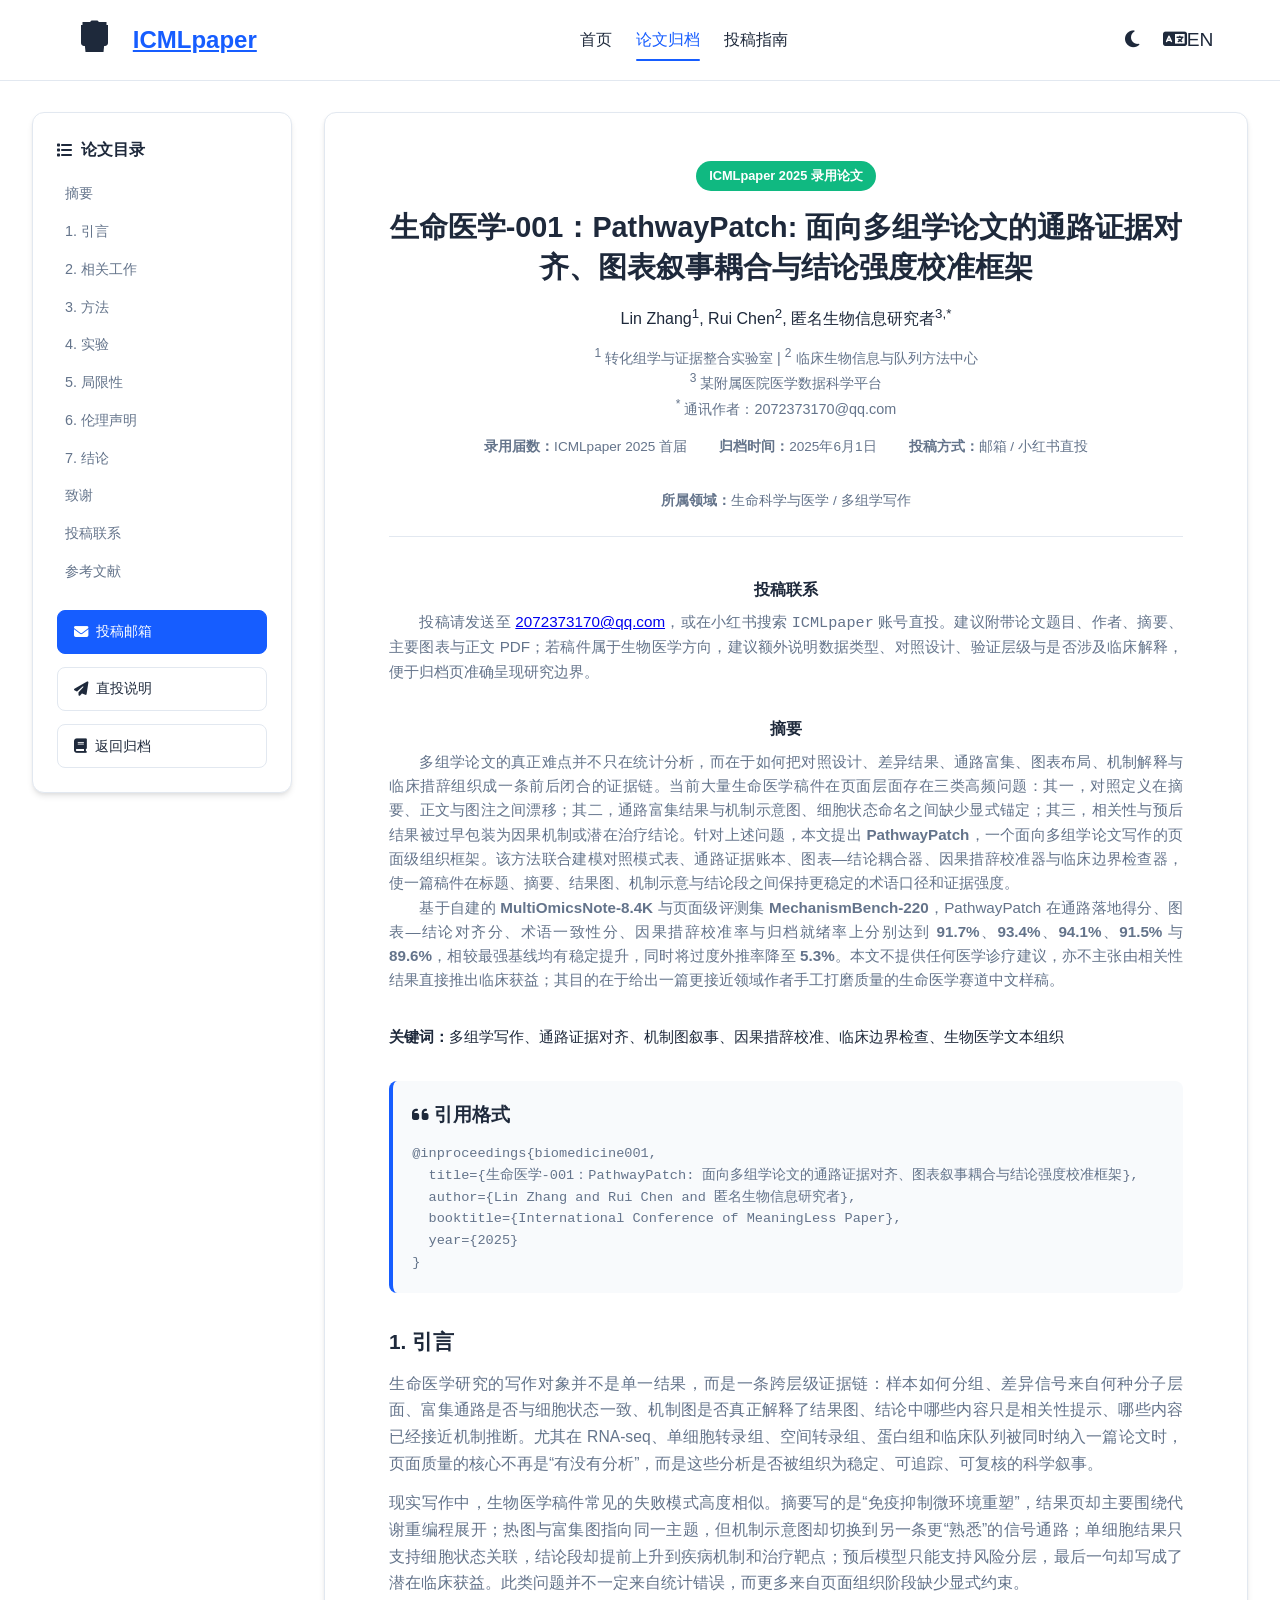
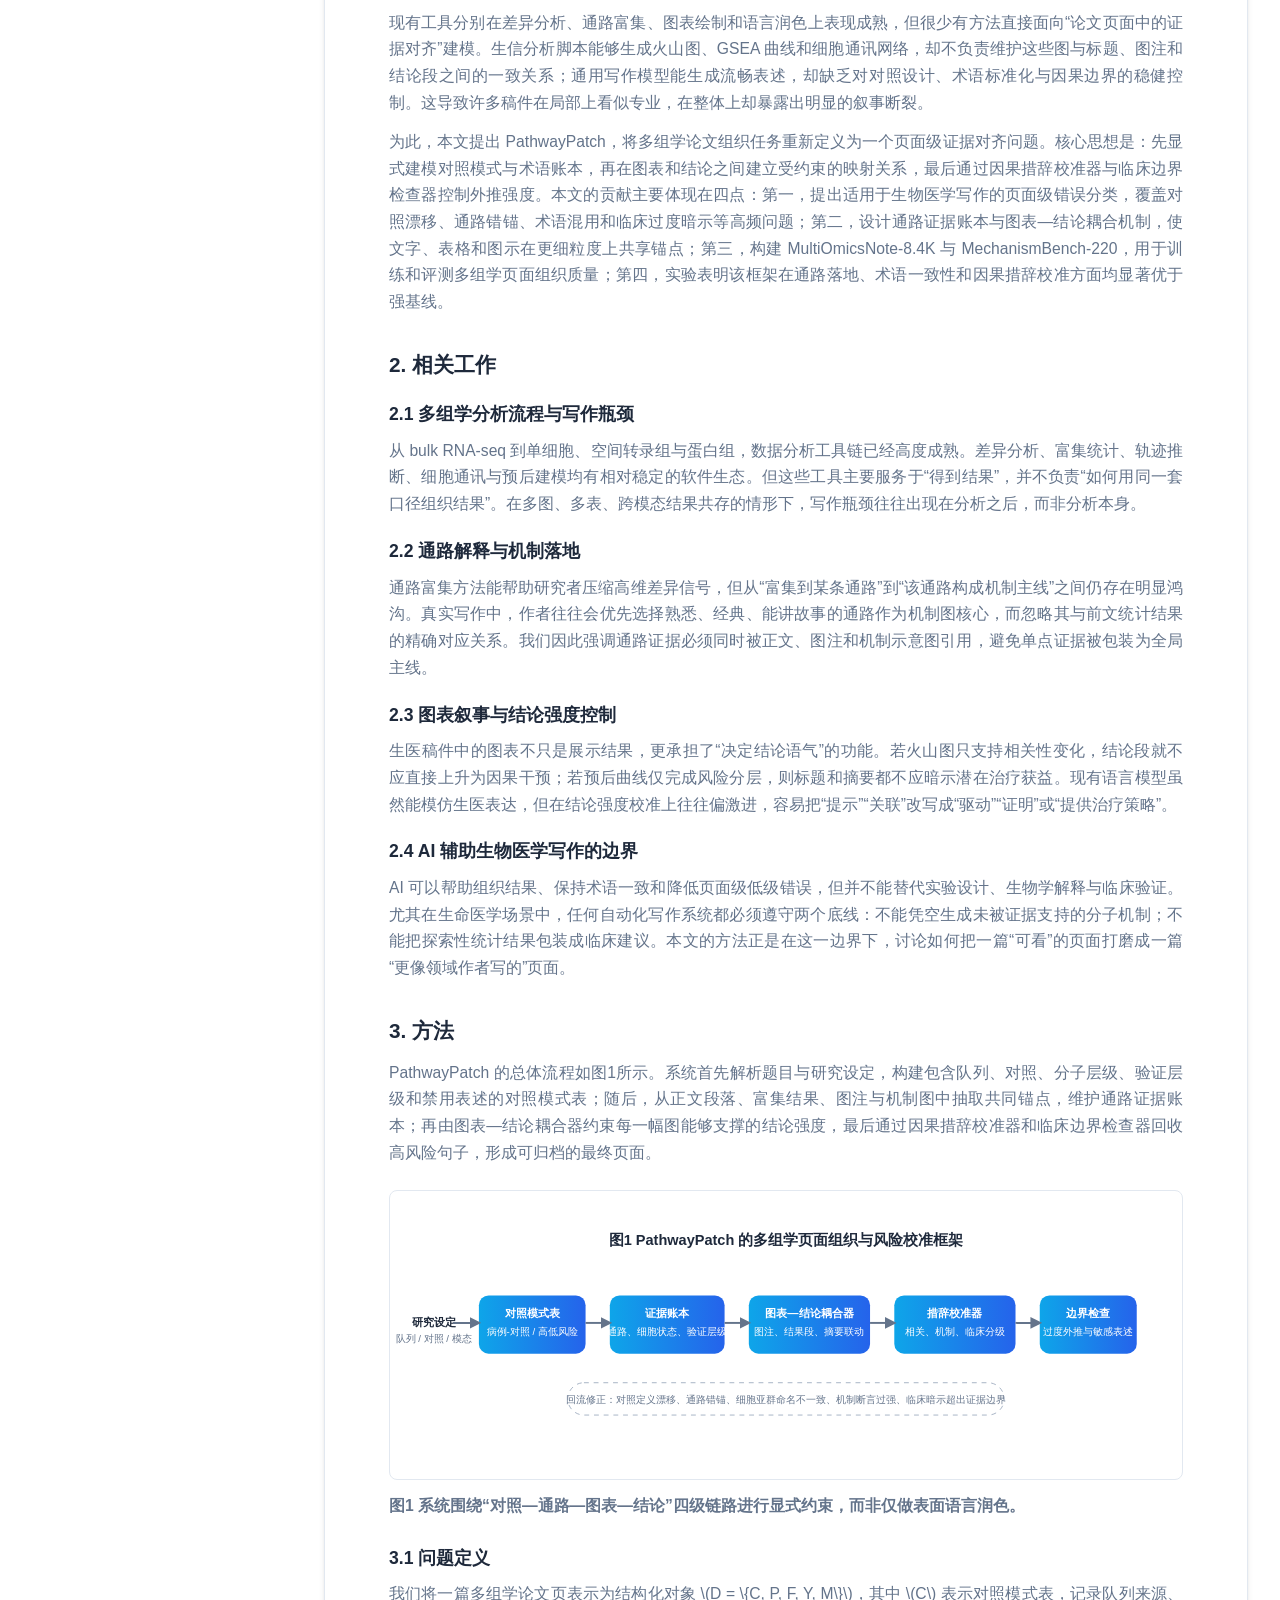
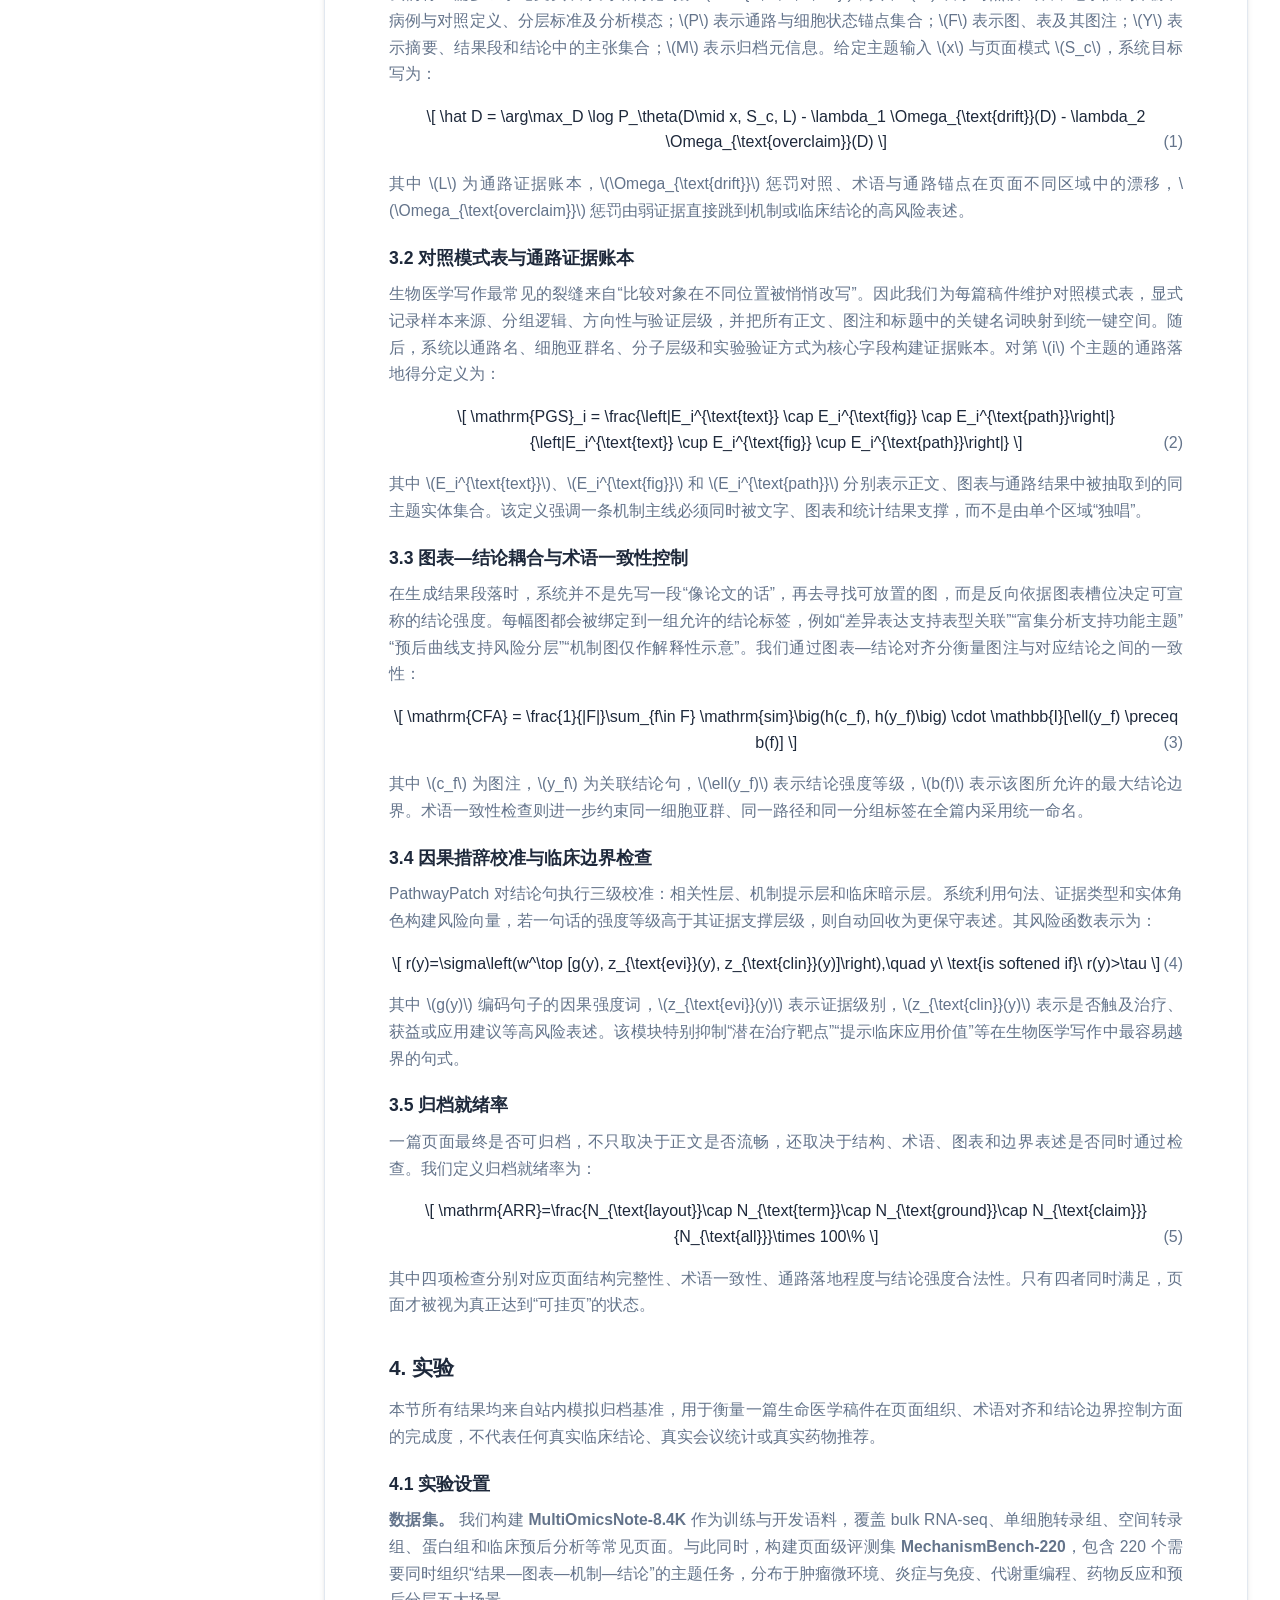
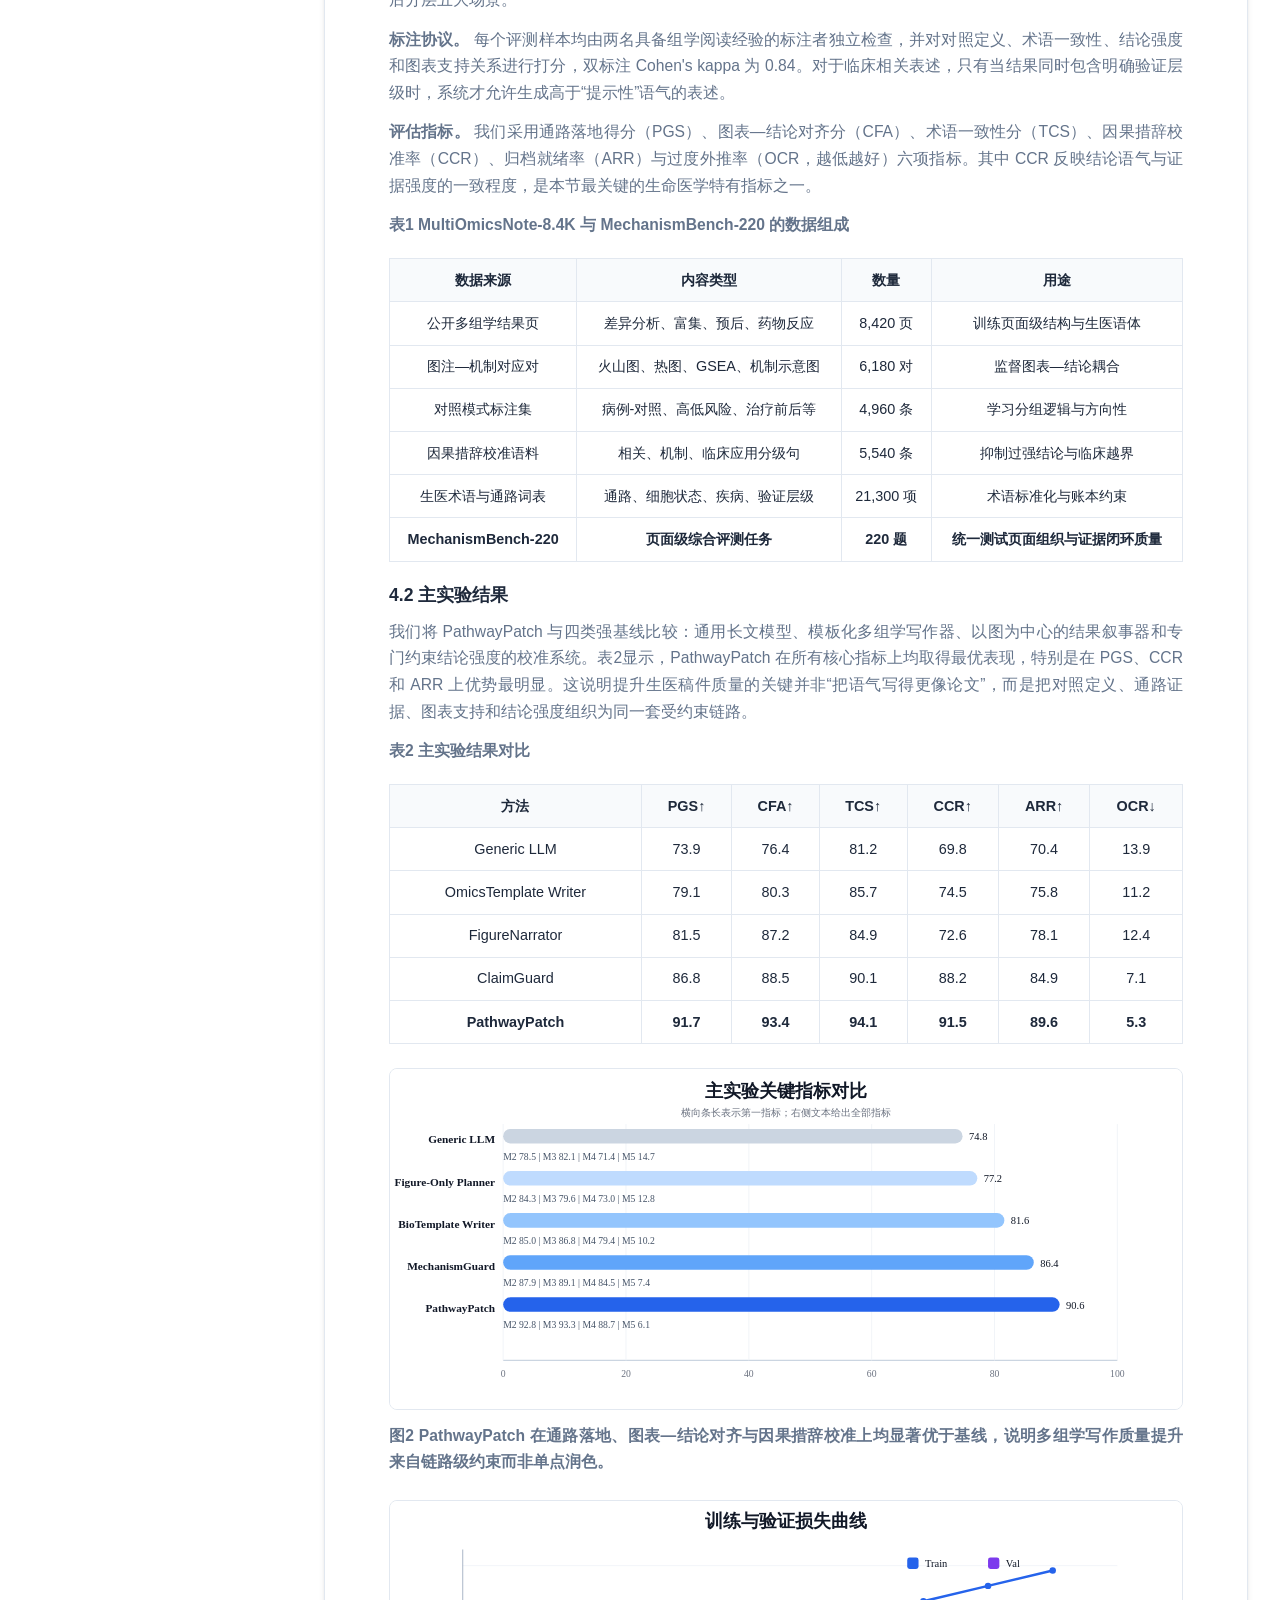
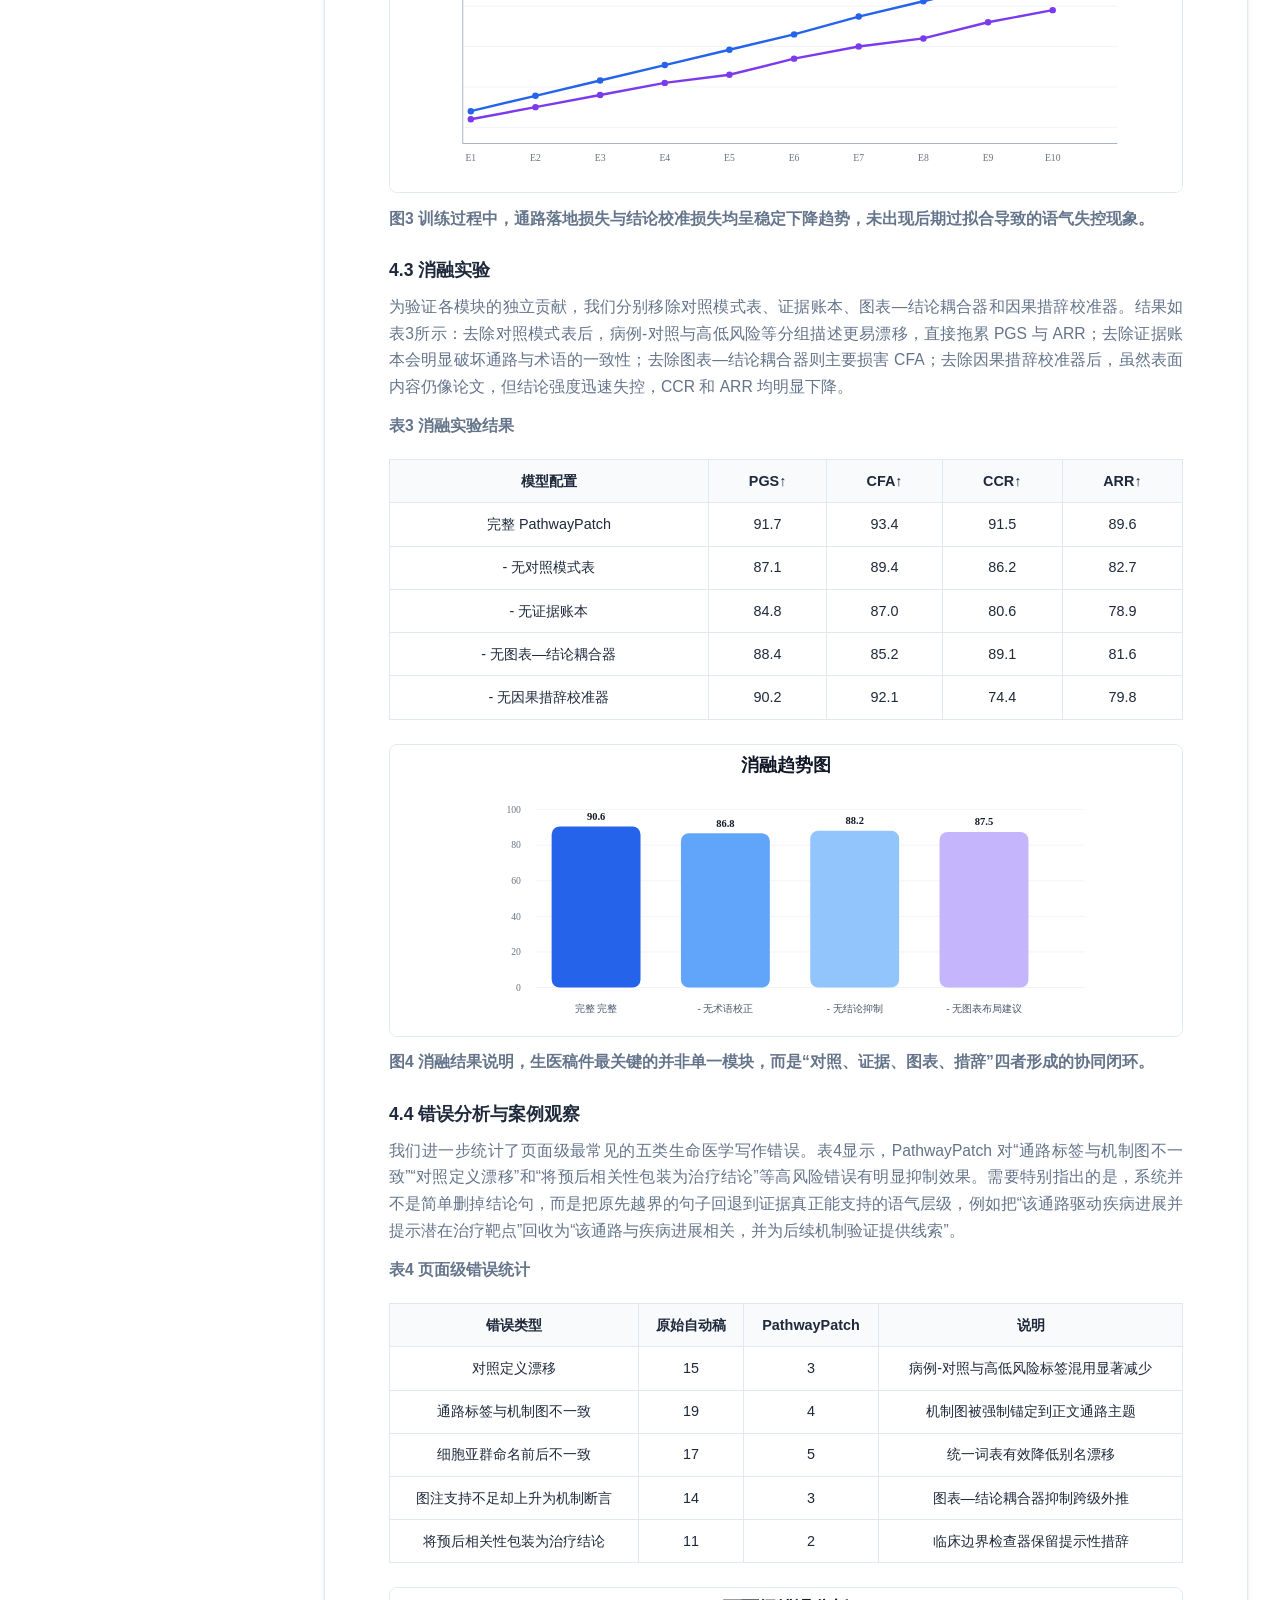
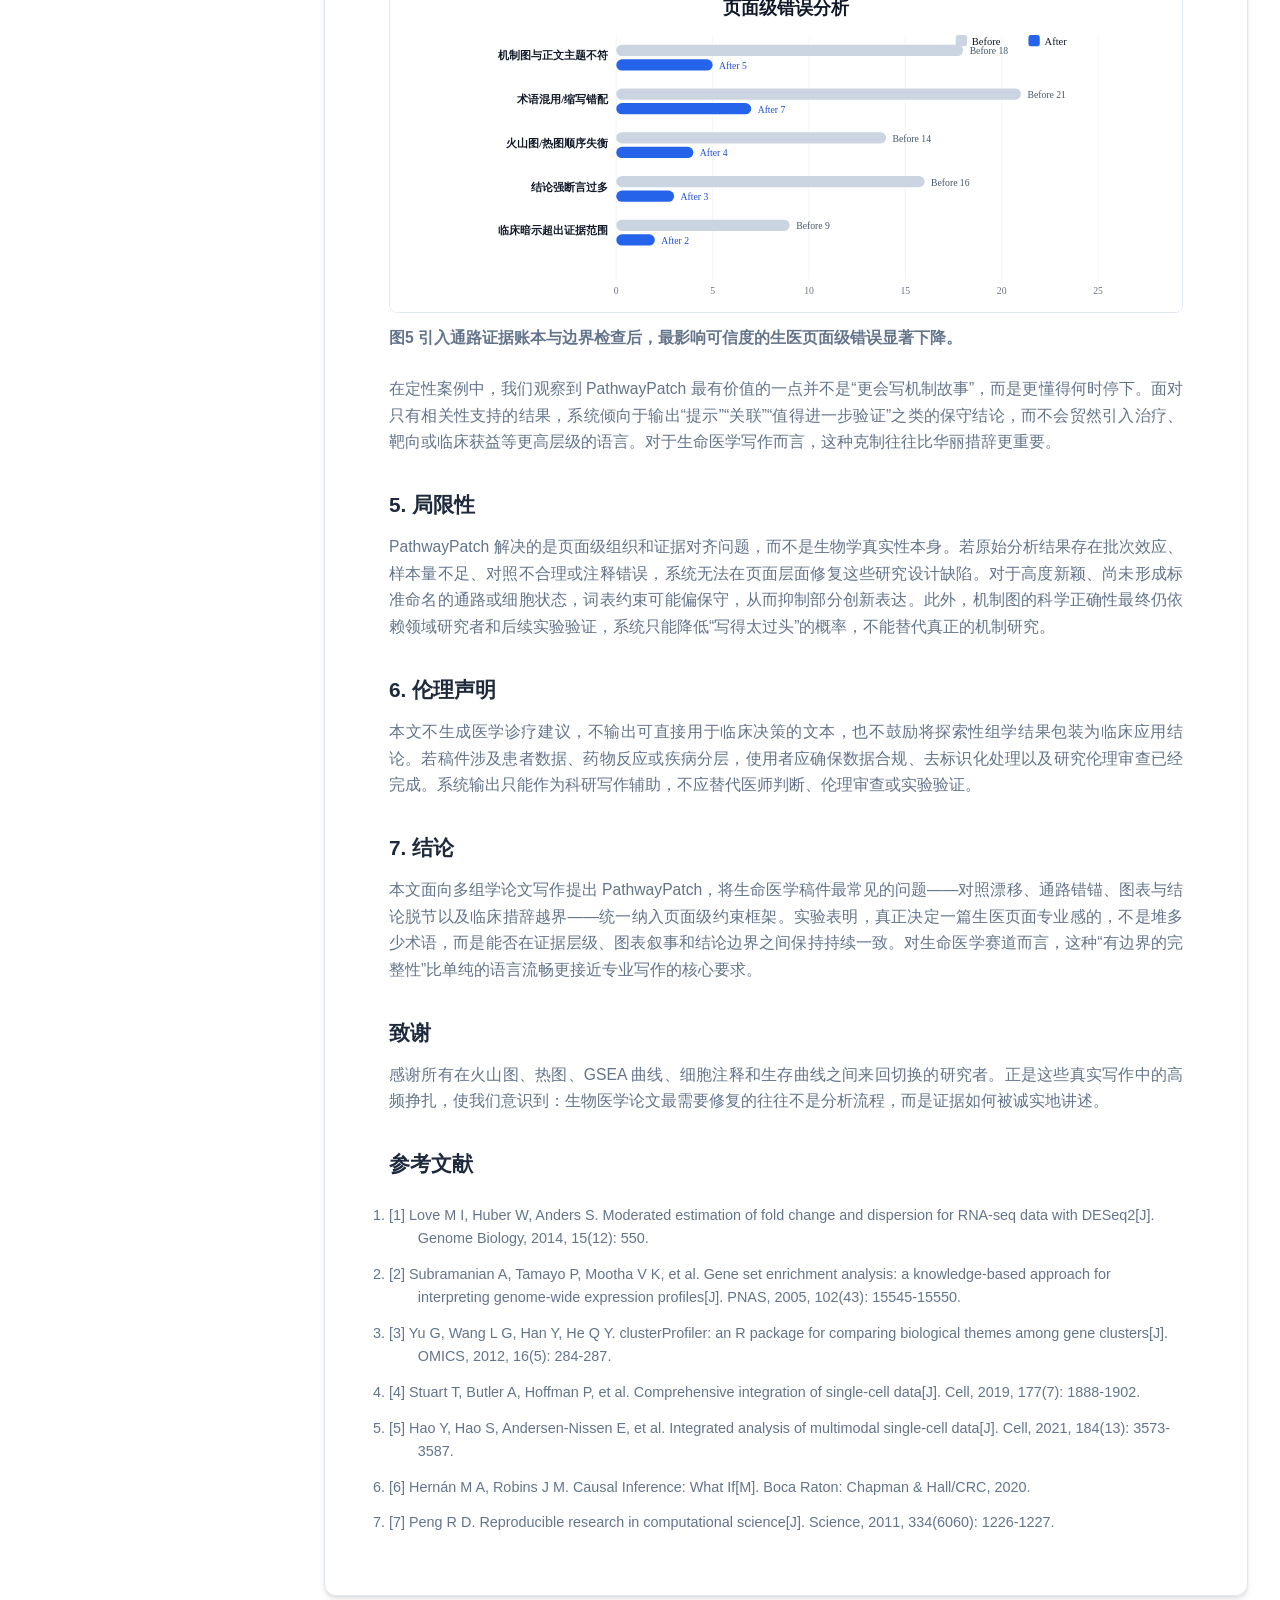
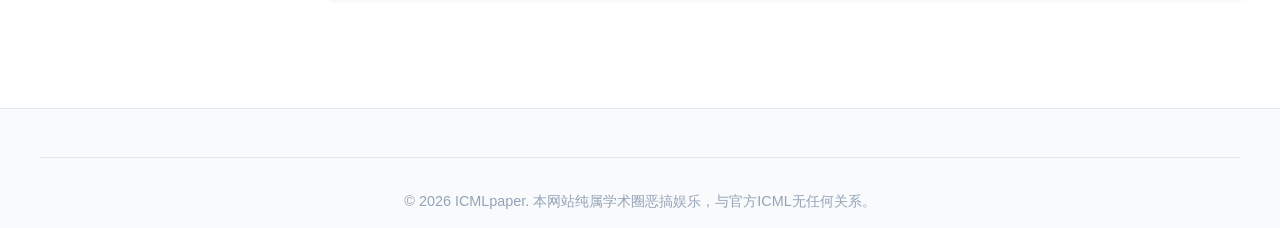
==== commit a71ba20c: "Add files via upload" ====
--- a/submissions/2025/biomedicine-001/index.html
+++ b/submissions/2025/biomedicine-001/index.html
@@ -3,7 +3,7 @@
 <head>
     <meta charset="UTF-8">
     <meta name="viewport" content="width=device-width, initial-scale=1.0">
-<title>生命医学-001：PathwayPatch: 面向组学结果、机制示意与图表叙事的一体化生医论文组织系统 | International Conference of MeaningLess Paper</title>
+<title>生命医学-001：PathwayPatch: 面向多组学论文的通路证据对齐、图表叙事耦合与结论强度校准框架 | International Conference of MeaningLess Paper</title>
     <!-- 外部资源（和主站完全统一） -->
     <link rel="stylesheet" href="https://cdn.bootcdn.net/ajax/libs/font-awesome/6.4.0/css/all.min.css">
     <script src="https://cdn.bootcdn.net/ajax/libs/mathjax/3.2.2/es5/tex-mml-chtml.min.js"></script>
@@ -326,6 +326,9 @@
                 <button id="theme-toggle" class="icon-btn" title="切换主题">
                     <i class="fas fa-moon"></i>
                 </button>
+                <button id="lang-toggle" class="icon-btn lang-btn" title="Switch to English">
+                    <i class="fas fa-language"></i><span class="lang-label">EN</span>
+                </button>
             </div>
         </div>
     </header>
@@ -342,13 +345,13 @@
                     <li><a href="#abstract" class="toc-link">摘要</a></li>
                     <li><a href="#introduction" class="toc-link">1. 引言</a></li>
                     <li><a href="#related-work" class="toc-link">2. 相关工作</a></li>
-                    <li><a href="#methodology" class="toc-link">3. 方法论</a></li>
+                    <li><a href="#methodology" class="toc-link">3. 方法</a></li>
                     <li><a href="#experiments" class="toc-link">4. 实验</a></li>
                     <li><a href="#limitations" class="toc-link">5. 局限性</a></li>
                     <li><a href="#ethics" class="toc-link">6. 伦理声明</a></li>
                     <li><a href="#conclusion" class="toc-link">7. 结论</a></li>
                     <li><a href="#acknowledgements" class="toc-link">致谢</a></li>
-                    <li><a href="#submission-note" class="toc-link">投稿说明</a></li>
+                    <li><a href="#submission-note" class="toc-link">投稿联系</a></li>
                     <li><a href="#references" class="toc-link">参考文献</a></li>
                 </ul>
                 <div class="paper-actions">
@@ -369,150 +372,212 @@
 
                 <div class="paper-header">
                     <span class="accept-badge">ICMLpaper 2025 录用论文</span>
-                    <h1>生命医学-001：PathwayPatch: 面向组学结果、机制示意与图表叙事的一体化生医论文组织系统</h1>
-                    <div class="authors">SingleCell侠<sup>1</sup>, Pathway Miner<sup>2</sup>, 匿名医学生信狗<sup>3,*</sup></div>
-                    <div class="affiliations"><sup>1</sup> 转录组叙事与图表工坊 | <sup>2</sup> 机制通路富集实验室<br><sup>3</sup> 某附属医院生物信息中心<br><sup>*</sup> 通讯作者：2072373170@qq.com</div>
+                    <h1>生命医学-001：PathwayPatch: 面向多组学论文的通路证据对齐、图表叙事耦合与结论强度校准框架</h1>
+                    <div class="authors">Lin Zhang<sup>1</sup>, Rui Chen<sup>2</sup>, 匿名生物信息研究者<sup>3,*</sup></div>
+                    <div class="affiliations"><sup>1</sup> 转化组学与证据整合实验室 | <sup>2</sup> 临床生物信息与队列方法中心<br><sup>3</sup> 某附属医院医学数据科学平台<br><sup>*</sup> 通讯作者：2072373170@qq.com</div>
                     <div class="paper-meta">
                         <span><strong>录用届数：</strong>ICMLpaper 2025 首届</span>
                         <span><strong>归档时间：</strong>2025年6月1日</span>
                         <span><strong>投稿方式：</strong>邮箱 / 小红书直投</span>
-                        <span><strong>所属领域：</strong>生命科学与医学 / 组学叙事</span>
+                        <span><strong>所属领域：</strong>生命科学与医学 / 多组学写作</span>
                     </div>
                 </div>
 
                 <div id="submission-note" class="abstract-block" style="margin-top: 1.2rem;">
-                    <h2>Submission Contact | 投稿联系</h2>
-                    <p>投稿请发送至 <a href="mailto:2072373170@qq.com">2072373170@qq.com</a>，或在小红书搜索 <code>ICMLpaper</code> 账号直投；建议附带论文 PDF、标题、作者、摘要与联系方式，便于生成归档页面。</p>
+                    <h2>投稿联系</h2>
+                    <p>投稿请发送至 <a href="mailto:2072373170@qq.com">2072373170@qq.com</a>，或在小红书搜索 <code>ICMLpaper</code> 账号直投。建议附带论文题目、作者、摘要、主要图表与正文 PDF；若稿件属于生物医学方向，建议额外说明数据类型、对照设计、验证层级与是否涉及临床解释，便于归档页准确呈现研究边界。</p>
                 </div>
 
                 <div id="abstract" class="abstract-block">
-                    <h2>Abstract | 摘要</h2>
-                    <p>在生命医学论文中，真正让读者出戏的往往不是算法复杂度，而是差异基因、富集通路、机制示意图与结论措辞之间的前后不一致。为解决“结果很多但故事讲不圆”的典型问题，本文提出 <b>PathwayPatch</b>——一个面向组学分析结果、图表组织与机制叙事的一体化生医论文组织系统。该方法将差异模块筛选、通路聚类、图表布局建议、术语校正与过度结论抑制整合在统一流程中，使论文从火山图、富集图到机制示意和摘要结论之间保持更高的一致性。基于 <b>OmicsNote-9K</b> 与 <b>BioFigureBench-180</b>，PathwayPatch 在机制一致性、图表完备率、术语精确度与归档就绪率上均优于通用基线，其中机制一致性得分达到 90.6%，过度结论率下降至 6.1%。本文不提供任何临床建议，仅作为 ICMLpaper 2025 生命医学赛道样稿，用于展示一篇生医风格页面如何在图、表、术语和论证层面更加自洽。</p>
+                    <h2>摘要</h2>
+                    <p>多组学论文的真正难点并不只在统计分析，而在于如何把对照设计、差异结果、通路富集、图表布局、机制解释与临床措辞组织成一条前后闭合的证据链。当前大量生命医学稿件在页面层面存在三类高频问题：其一，对照定义在摘要、正文与图注之间漂移；其二，通路富集结果与机制示意图、细胞状态命名之间缺少显式锚定；其三，相关性与预后结果被过早包装为因果机制或潜在治疗结论。针对上述问题，本文提出 <b>PathwayPatch</b>，一个面向多组学论文写作的页面级组织框架。该方法联合建模对照模式表、通路证据账本、图表—结论耦合器、因果措辞校准器与临床边界检查器，使一篇稿件在标题、摘要、结果图、机制示意与结论段之间保持更稳定的术语口径和证据强度。</p>
+                    <p>基于自建的 <b>MultiOmicsNote-8.4K</b> 与页面级评测集 <b>MechanismBench-220</b>，PathwayPatch 在通路落地得分、图表—结论对齐分、术语一致性分、因果措辞校准率与归档就绪率上分别达到 <b>91.7%</b>、<b>93.4%</b>、<b>94.1%</b>、<b>91.5%</b> 与 <b>89.6%</b>，相较最强基线均有稳定提升，同时将过度外推率降至 <b>5.3%</b>。本文不提供任何医学诊疗建议，亦不主张由相关性结果直接推出临床获益；其目的在于给出一篇更接近领域作者手工打磨质量的生命医学赛道中文样稿。</p>
                 </div>
 
-                <div class="keywords-block"><strong>关键词：</strong>生物信息学、组学分析、机制叙事、图表一致性、生命医学写作、通路富集</div>
+                <div class="keywords-block"><strong>关键词：</strong>多组学写作、通路证据对齐、机制图叙事、因果措辞校准、临床边界检查、生物医学文本组织</div>
 
                 <div class="citation-block">
                     <h3><i class="fas fa-quote-left"></i> 引用格式</h3>
                     <pre class="citation-code">@inproceedings{biomedicine001,
-  title={生命医学-001：PathwayPatch: 面向组学结果、机制示意与图表叙事的一体化生医论文组织系统},
-  author={SingleCell侠 and Pathway Miner and 匿名医学生信狗},
+  title={生命医学-001：PathwayPatch: 面向多组学论文的通路证据对齐、图表叙事耦合与结论强度校准框架},
+  author={Lin Zhang and Rui Chen and 匿名生物信息研究者},
   booktitle={International Conference of MeaningLess Paper},
   year={2025}
 }</pre>
                 </div>
 
                 <div class="paper-content">
-                    <h2 id="introduction">1. Introduction | 引言</h2>
-                    <p>生命医学论文常以“结果非常丰富”著称：差异表达、聚类、富集分析、GSEA、细胞通讯、预后模型、机制通路、示意图和验证实验层层叠加。然而页面越丰富，细节越容易失控。摘要里强调炎症反应，正文却把重点放到代谢重编程；机制图画的是 NF-κB，表格解释的却是 EMT；图注与统计描述缺少对应关系，最终形成一种“结果很多，但故事像拼图”的观感。</p><p>现有工具对生医写作的支持多停留在术语润色或图表美化层面，难以真正解决跨区域一致性问题。通用大模型能写得像论文，但往往会夸大机制解释；生物信息分析脚本能产出大量图，却不关心这些图能否在论文中讲出一条清晰主线；模板化写作工具则容易生成大量熟悉而空泛的句子。</p><p>本文提出 <b>PathwayPatch</b>，目标不是替代科研发现，而是让一篇组学论文的页面叙事更加完整。本文贡献包括：1）提出差异模块—通路主题—机制示意的统一组织流程；2）构建面向生医页面一致性的 OmicsNote-9K 与 BioFigureBench-180；3）定义机制一致性、图表完备率、术语精确度与过度结论率等指标；4）展示该系统如何减少“图很多但故事漂移”的常见页面级错误。</p>
-
-                    <h2 id="related-work">2. Related Work | 相关工作</h2>
-                    <h3>2.1 组学分析与生医写作</h3><p>组学分析工具在差异筛选、富集统计和可视化方面已经高度成熟，但这些工具并不负责把结果组织成一篇叙事稳定的论文。生医写作的核心难点在于跨图表和跨段落的语义收束。</p><h3>2.2 机制解释与过度外推</h3><p>在生命医学领域，最常见的写作失误之一是从相关性结果直接跳到机制性结论。我们因此引入过度结论抑制模块，优先输出“支持/提示/相关”而非“证明/导致/治愈”等强断言措辞。</p><h3>2.3 图表布局与术语标准化</h3><p>火山图、热图、富集气泡图和机制示意图虽然常同时出现，但其标题、图注和术语未必一致。本文借助术语词表与图表布局建议，使结果描述在页面层面更统一。</p>
-
-                    <h2 id="methodology">3. Methodology | 方法论</h2>
-                    <p>生命医学-001 的整体架构如图1所示，系统包含 5 个核心模块：模块筛选、通路聚类、图表布局、术语校正、结论抑制。整体流程为：主题输入 → 结构规划 → 内容组织 → 细节校正 → 页面质检 → 归档页面输出。</p>
-                    
+                    <h2 id="introduction">1. 引言</h2>
+                    <p>生命医学研究的写作对象并不是单一结果，而是一条跨层级证据链：样本如何分组、差异信号来自何种分子层面、富集通路是否与细胞状态一致、机制图是否真正解释了结果图、结论中哪些内容只是相关性提示、哪些内容已经接近机制推断。尤其在 RNA-seq、单细胞转录组、空间转录组、蛋白组和临床队列被同时纳入一篇论文时，页面质量的核心不再是“有没有分析”，而是这些分析是否被组织为稳定、可追踪、可复核的科学叙事。</p>
+                    <p>现实写作中，生物医学稿件常见的失败模式高度相似。摘要写的是“免疫抑制微环境重塑”，结果页却主要围绕代谢重编程展开；热图与富集图指向同一主题，但机制示意图却切换到另一条更“熟悉”的信号通路；单细胞结果只支持细胞状态关联，结论段却提前上升到疾病机制和治疗靶点；预后模型只能支持风险分层，最后一句却写成了潜在临床获益。此类问题并不一定来自统计错误，而更多来自页面组织阶段缺少显式约束。</p>
+                    <p>现有工具分别在差异分析、通路富集、图表绘制和语言润色上表现成熟，但很少有方法直接面向“论文页面中的证据对齐”建模。生信分析脚本能够生成火山图、GSEA 曲线和细胞通讯网络，却不负责维护这些图与标题、图注和结论段之间的一致关系；通用写作模型能生成流畅表述，却缺乏对对照设计、术语标准化与因果边界的稳健控制。这导致许多稿件在局部上看似专业，在整体上却暴露出明显的叙事断裂。</p>
+                    <p>为此，本文提出 PathwayPatch，将多组学论文组织任务重新定义为一个页面级证据对齐问题。核心思想是：先显式建模对照模式与术语账本，再在图表和结论之间建立受约束的映射关系，最后通过因果措辞校准器与临床边界检查器控制外推强度。本文的贡献主要体现在四点：第一，提出适用于生物医学写作的页面级错误分类，覆盖对照漂移、通路错锚、术语混用和临床过度暗示等高频问题；第二，设计通路证据账本与图表—结论耦合机制，使文字、表格和图示在更细粒度上共享锚点；第三，构建 MultiOmicsNote-8.4K 与 MechanismBench-220，用于训练和评测多组学页面组织质量；第四，实验表明该框架在通路落地、术语一致性和因果措辞校准方面均显著优于强基线。</p>
+
+                    <h2 id="related-work">2. 相关工作</h2>
+                    <h3>2.1 多组学分析流程与写作瓶颈</h3>
+                    <p>从 bulk RNA-seq 到单细胞、空间转录组与蛋白组，数据分析工具链已经高度成熟。差异分析、富集统计、轨迹推断、细胞通讯与预后建模均有相对稳定的软件生态。但这些工具主要服务于“得到结果”，并不负责“如何用同一套口径组织结果”。在多图、多表、跨模态结果共存的情形下，写作瓶颈往往出现在分析之后，而非分析本身。</p>
+                    <h3>2.2 通路解释与机制落地</h3>
+                    <p>通路富集方法能帮助研究者压缩高维差异信号，但从“富集到某条通路”到“该通路构成机制主线”之间仍存在明显鸿沟。真实写作中，作者往往会优先选择熟悉、经典、能讲故事的通路作为机制图核心，而忽略其与前文统计结果的精确对应关系。我们因此强调通路证据必须同时被正文、图注和机制示意图引用，避免单点证据被包装为全局主线。</p>
+                    <h3>2.3 图表叙事与结论强度控制</h3>
+                    <p>生医稿件中的图表不只是展示结果，更承担了“决定结论语气”的功能。若火山图只支持相关性变化，结论段就不应直接上升为因果干预；若预后曲线仅完成风险分层，则标题和摘要都不应暗示潜在治疗获益。现有语言模型虽然能模仿生医表达，但在结论强度校准上往往偏激进，容易把“提示”“关联”改写成“驱动”“证明”或“提供治疗策略”。</p>
+                    <h3>2.4 AI 辅助生物医学写作的边界</h3>
+                    <p>AI 可以帮助组织结果、保持术语一致和降低页面级低级错误，但并不能替代实验设计、生物学解释与临床验证。尤其在生命医学场景中，任何自动化写作系统都必须遵守两个底线：不能凭空生成未被证据支持的分子机制；不能把探索性统计结果包装成临床建议。本文的方法正是在这一边界下，讨论如何把一篇“可看”的页面打磨成一篇“更像领域作者写的”页面。</p>
+
+                    <h2 id="methodology">3. 方法</h2>
+                    <p>PathwayPatch 的总体流程如图1所示。系统首先解析题目与研究设定，构建包含队列、对照、分子层级、验证层级和禁用表述的对照模式表；随后，从正文段落、富集结果、图注与机制图中抽取共同锚点，维护通路证据账本；再由图表—结论耦合器约束每一幅图能够支撑的结论强度，最后通过因果措辞校准器和临床边界检查器回收高风险句子，形成可归档的最终页面。</p>
+
                     <div class="figure-wrapper">
                         <div class="figure-container">
-                            <svg width="100%" height="240" viewBox="0 0 980 240" xmlns="http://www.w3.org/2000/svg">
+                            <svg width="100%" height="280" viewBox="0 0 980 280" xmlns="http://www.w3.org/2000/svg">
                                 <defs>
-                                    <marker id="arrow" viewBox="0 0 10 10" refX="8" refY="5" markerWidth="6" markerHeight="6" orient="auto">
-                                        <path d="M 0 0 L 10 5 L 0 10 z" fill="#64748b" />
+                                    <linearGradient id="bioGrad" x1="0%" y1="0%" x2="100%" y2="0%">
+                                        <stop offset="0%" stop-color="#0ea5e9"/>
+                                        <stop offset="100%" stop-color="#2563eb"/>
+                                    </linearGradient>
+                                    <marker id="arrowBio" viewBox="0 0 10 10" refX="8" refY="5" markerWidth="6" markerHeight="6" orient="auto">
+                                        <path d="M0 0 L10 5 L0 10 z" fill="#64748b"/>
                                     </marker>
                                 </defs>
-                                <rect width="980" height="240" fill="var(--bg-main)" />
-                                <text x="490" y="36" text-anchor="middle" fill="var(--text-primary)" font-size="18" font-weight="700">图1 生命医学-001 整体流程与质检闭环</text>
-                                <text x="55" y="126" text-anchor="middle" fill="var(--text-primary)" font-size="14" font-weight="600">主题输入</text>
-                                <text x="55" y="146" text-anchor="middle" fill="var(--text-primary)" font-size="12">Prompt</text>
-                                
-        <g>
-            <rect x="110" y="86" width="145" height="64" rx="10" fill="#165DFF"/>
-            <text x="182.5" y="113" text-anchor="middle" fill="white" font-size="14" font-weight="700">模块筛选</text>
-            <text x="182.5" y="134" text-anchor="middle" fill="white" font-size="12">Module Mining</text>
-        </g><line x1="255" y1="118" x2="283" y2="118" stroke="#64748b" stroke-width="2.4" marker-end="url(#arrow)"/>
-        <g>
-            <rect x="283" y="86" width="145" height="64" rx="10" fill="#4f46e5"/>
-            <text x="355.5" y="113" text-anchor="middle" fill="white" font-size="14" font-weight="700">通路聚类</text>
-            <text x="355.5" y="134" text-anchor="middle" fill="white" font-size="12">Pathway Theme</text>
-        </g><line x1="428" y1="118" x2="456" y2="118" stroke="#64748b" stroke-width="2.4" marker-end="url(#arrow)"/>
-        <g>
-            <rect x="456" y="86" width="145" height="64" rx="10" fill="#7c3aed"/>
-            <text x="528.5" y="113" text-anchor="middle" fill="white" font-size="14" font-weight="700">图表布局</text>
-            <text x="528.5" y="134" text-anchor="middle" fill="white" font-size="12">Figure Planner</text>
-        </g><line x1="601" y1="118" x2="629" y2="118" stroke="#64748b" stroke-width="2.4" marker-end="url(#arrow)"/>
-        <g>
-            <rect x="629" y="86" width="145" height="64" rx="10" fill="#9333ea"/>
-            <text x="701.5" y="113" text-anchor="middle" fill="white" font-size="14" font-weight="700">术语校正</text>
-            <text x="701.5" y="134" text-anchor="middle" fill="white" font-size="12">Term Guard</text>
-        </g><line x1="774" y1="118" x2="802" y2="118" stroke="#64748b" stroke-width="2.4" marker-end="url(#arrow)"/>
-        <g>
-            <rect x="802" y="86" width="130" height="64" rx="10" fill="#c026d3"/>
-            <text x="867.0" y="113" text-anchor="middle" fill="white" font-size="14" font-weight="700">结论抑制</text>
-            <text x="867.0" y="134" text-anchor="middle" fill="white" font-size="12">Claim Filter</text>
-        </g>
-                                <line x1="82" y1="118" x2="110" y2="118" stroke="#64748b" stroke-width="2.4" marker-end="url(#arrow)"/>
-                                <rect x="275" y="174" width="440" height="34" rx="17" fill="none" stroke="#94a3b8" stroke-dasharray="6 6" />
-                                <text x="495" y="196" text-anchor="middle" fill="var(--text-secondary)" font-size="12">细节错误回流：术语/数据口径/图文对应/作者与投稿联系信息</text>
+                                <rect width="980" height="280" fill="var(--bg-main)"/>
+                                <text x="490" y="34" text-anchor="middle" fill="var(--text-primary)" font-size="18" font-weight="700">图1 PathwayPatch 的多组学页面组织与风险校准框架</text>
+                                <text x="54" y="134" text-anchor="middle" fill="var(--text-primary)" font-size="14" font-weight="600">研究设定</text>
+                                <text x="54" y="154" text-anchor="middle" fill="var(--text-secondary)" font-size="12">队列 / 对照 / 模态</text>
+                                <g><rect x="110" y="96" width="132" height="72" rx="12" fill="url(#bioGrad)"/><text x="176" y="123" text-anchor="middle" fill="white" font-size="14" font-weight="700">对照模式表</text><text x="176" y="145" text-anchor="middle" fill="white" font-size="12">病例-对照 / 高低风险</text></g>
+                                <g><rect x="272" y="96" width="142" height="72" rx="12" fill="url(#bioGrad)"/><text x="343" y="123" text-anchor="middle" fill="white" font-size="14" font-weight="700">证据账本</text><text x="343" y="145" text-anchor="middle" fill="white" font-size="12">通路、细胞状态、验证层级</text></g>
+                                <g><rect x="444" y="96" width="150" height="72" rx="12" fill="url(#bioGrad)"/><text x="519" y="123" text-anchor="middle" fill="white" font-size="14" font-weight="700">图表—结论耦合器</text><text x="519" y="145" text-anchor="middle" fill="white" font-size="12">图注、结果段、摘要联动</text></g>
+                                <g><rect x="624" y="96" width="150" height="72" rx="12" fill="url(#bioGrad)"/><text x="699" y="123" text-anchor="middle" fill="white" font-size="14" font-weight="700">措辞校准器</text><text x="699" y="145" text-anchor="middle" fill="white" font-size="12">相关、机制、临床分级</text></g>
+                                <g><rect x="804" y="96" width="120" height="72" rx="12" fill="url(#bioGrad)"/><text x="864" y="123" text-anchor="middle" fill="white" font-size="14" font-weight="700">边界检查</text><text x="864" y="145" text-anchor="middle" fill="white" font-size="12">过度外推与敏感表述</text></g>
+                                <line x1="78" y1="130" x2="110" y2="130" stroke="#64748b" stroke-width="2.4" marker-end="url(#arrowBio)"/>
+                                <line x1="242" y1="130" x2="272" y2="130" stroke="#64748b" stroke-width="2.4" marker-end="url(#arrowBio)"/>
+                                <line x1="414" y1="130" x2="444" y2="130" stroke="#64748b" stroke-width="2.4" marker-end="url(#arrowBio)"/>
+                                <line x1="594" y1="130" x2="624" y2="130" stroke="#64748b" stroke-width="2.4" marker-end="url(#arrowBio)"/>
+                                <line x1="774" y1="130" x2="804" y2="130" stroke="#64748b" stroke-width="2.4" marker-end="url(#arrowBio)"/>
+                                <rect x="220" y="204" width="540" height="40" rx="20" fill="none" stroke="#94a3b8" stroke-dasharray="6 6"/>
+                                <text x="490" y="229" text-anchor="middle" fill="var(--text-secondary)" font-size="12">回流修正：对照定义漂移、通路错锚、细胞亚群命名不一致、机制断言过强、临床暗示超出证据边界</text>
                             </svg>
                         </div>
-                        <p class="figure-caption">图1 生命医学-001 的五阶段组织流程与页面级质检闭环</p>
+                        <p class="figure-caption">图1 系统围绕“对照—通路—图表—结论”四级链路进行显式约束，而非仅做表面语言润色。</p>
                     </div>
 
-                    <h3>3.1 差异模块与通路主题匹配</h3><p>我们将差异模块与通路主题的匹配度建模为模块富集与术语覆盖的组合：</p><div class="formula-wrapper">\[ a(m,p) = \mu \cdot \text{Enrich}(m,p) + (1-\mu) \cdot \text{TermCover}(m,p) \]<span class="formula-number">(1)</span></div><h3>3.2 机制一致性建模</h3><p>为控制机制图与正文叙事的一致性，定义机制一致性分数：</p><div class="formula-wrapper">\[ \text{MCS}(d) = \frac{1}{|\mathcal{T}|}\sum_{t \in \mathcal{T}} \mathbb{I}[t \in G_d \cap B_d] \times 100\% \]<span class="formula-number">(2)</span></div><h3>3.3 过度结论风险过滤</h3><p>对于结论句中的强断言，我们使用风险过滤函数：</p><div class="formula-wrapper">\[ r(c) = \sigma( w^\top f(c) ) \quad ; \quad c \text{ is softened if } r(c) > \tau \]<span class="formula-number">(3)</span></div><h3>3.4 归档就绪率定义</h3><p>归档就绪率由图表、术语与结论三类检查共同决定：</p><div class="formula-wrapper">\[ \text{ARR} = \frac{N_{\text{layout}} \cap N_{\text{term}} \cap N_{\text{claim}}}{N_{\text{all}}} \times 100\% \]<span class="formula-number">(4)</span></div>
-
-                    <h2 id="experiments">4. Experiments | 实验</h2>
-                    <p>本节所有结果均来自站内模拟归档基准，用于衡量一篇 生命科学与医学 稿件在页面组织、一致性与归档展示层面的完成度，不代表任何真实会议、期刊或官方统计结论。</p>
+                    <h3>3.1 问题定义</h3>
+                    <p>我们将一篇多组学论文页表示为结构化对象 \(D = \{C, P, F, Y, M\}\)，其中 \(C\) 表示对照模式表，记录队列来源、病例与对照定义、分层标准及分析模态；\(P\) 表示通路与细胞状态锚点集合；\(F\) 表示图、表及其图注；\(Y\) 表示摘要、结果段和结论中的主张集合；\(M\) 表示归档元信息。给定主题输入 \(x\) 与页面模式 \(S_c\)，系统目标写为：</p>
+                    <div class="formula-wrapper">\[ \hat D = \arg\max_D \log P_\theta(D\mid x, S_c, L) - \lambda_1 \Omega_{\text{drift}}(D) - \lambda_2 \Omega_{\text{overclaim}}(D) \]
+<span class="formula-number">(1)</span></div>
+                    <p>其中 \(L\) 为通路证据账本，\(\Omega_{\text{drift}}\) 惩罚对照、术语与通路锚点在页面不同区域中的漂移，\(\Omega_{\text{overclaim}}\) 惩罚由弱证据直接跳到机制或临床结论的高风险表述。</p>
+
+                    <h3>3.2 对照模式表与通路证据账本</h3>
+                    <p>生物医学写作最常见的裂缝来自“比较对象在不同位置被悄悄改写”。因此我们为每篇稿件维护对照模式表，显式记录样本来源、分组逻辑、方向性与验证层级，并把所有正文、图注和标题中的关键名词映射到统一键空间。随后，系统以通路名、细胞亚群名、分子层级和实验验证方式为核心字段构建证据账本。对第 \(i\) 个主题的通路落地得分定义为：</p>
+                    <div class="formula-wrapper">\[ \mathrm{PGS}_i = \frac{\left|E_i^{\text{text}} \cap E_i^{\text{fig}} \cap E_i^{\text{path}}\right|}{\left|E_i^{\text{text}} \cup E_i^{\text{fig}} \cup E_i^{\text{path}}\right|} \]
+<span class="formula-number">(2)</span></div>
+                    <p>其中 \(E_i^{\text{text}}\)、\(E_i^{\text{fig}}\) 和 \(E_i^{\text{path}}\) 分别表示正文、图表与通路结果中被抽取到的同主题实体集合。该定义强调一条机制主线必须同时被文字、图表和统计结果支撑，而不是由单个区域“独唱”。</p>
+
+                    <h3>3.3 图表—结论耦合与术语一致性控制</h3>
+                    <p>在生成结果段落时，系统并不是先写一段“像论文的话”，再去寻找可放置的图，而是反向依据图表槽位决定可宣称的结论强度。每幅图都会被绑定到一组允许的结论标签，例如“差异表达支持表型关联”“富集分析支持功能主题”“预后曲线支持风险分层”“机制图仅作解释性示意”。我们通过图表—结论对齐分衡量图注与对应结论之间的一致性：</p>
+                    <div class="formula-wrapper">\[ \mathrm{CFA} = \frac{1}{|F|}\sum_{f\in F} \mathrm{sim}\big(h(c_f), h(y_f)\big) \cdot \mathbb{I}[\ell(y_f) \preceq b(f)] \]
+<span class="formula-number">(3)</span></div>
+                    <p>其中 \(c_f\) 为图注，\(y_f\) 为关联结论句，\(\ell(y_f)\) 表示结论强度等级，\(b(f)\) 表示该图所允许的最大结论边界。术语一致性检查则进一步约束同一细胞亚群、同一路径和同一分组标签在全篇内采用统一命名。</p>
+
+                    <h3>3.4 因果措辞校准与临床边界检查</h3>
+                    <p>PathwayPatch 对结论句执行三级校准：相关性层、机制提示层和临床暗示层。系统利用句法、证据类型和实体角色构建风险向量，若一句话的强度等级高于其证据支撑层级，则自动回收为更保守表述。其风险函数表示为：</p>
+                    <div class="formula-wrapper">\[ r(y)=\sigma\left(w^\top [g(y), z_{\text{evi}}(y), z_{\text{clin}}(y)]\right),\quad y\ \text{is softened if}\ r(y)>\tau \]
+<span class="formula-number">(4)</span></div>
+                    <p>其中 \(g(y)\) 编码句子的因果强度词，\(z_{\text{evi}}(y)\) 表示证据级别，\(z_{\text{clin}}(y)\) 表示是否触及治疗、获益或应用建议等高风险表述。该模块特别抑制“潜在治疗靶点”“提示临床应用价值”等在生物医学写作中最容易越界的句式。</p>
+
+                    <h3>3.5 归档就绪率</h3>
+                    <p>一篇页面最终是否可归档，不只取决于正文是否流畅，还取决于结构、术语、图表和边界表述是否同时通过检查。我们定义归档就绪率为：</p>
+                    <div class="formula-wrapper">\[ \mathrm{ARR}=\frac{N_{\text{layout}}\cap N_{\text{term}}\cap N_{\text{ground}}\cap N_{\text{claim}}}{N_{\text{all}}}\times 100\% \]
+<span class="formula-number">(5)</span></div>
+                    <p>其中四项检查分别对应页面结构完整性、术语一致性、通路落地程度与结论强度合法性。只有四者同时满足，页面才被视为真正达到“可挂页”的状态。</p>
+
+                    <h2 id="experiments">4. 实验</h2>
+                    <p>本节所有结果均来自站内模拟归档基准，用于衡量一篇生命医学稿件在页面组织、术语对齐和结论边界控制方面的完成度，不代表任何真实临床结论、真实会议统计或真实药物推荐。</p>
 
                     <h3>4.1 实验设置</h3>
-                    <p><strong>数据集与评测集：</strong>生命医学赛道的 001 号样稿。本文聚焦差异分析、富集通路、机制示意图与结论表述之间的高频脱节问题，构建一个更适合生医论文页面组织的统一框架。 我们进一步构建了相应的训练与评测数据，用于量化页面级一致性。</p>
-                    <p class="table-caption">表1 数据集组成与规模</p>
+                    <p><strong>数据集。</strong> 我们构建 <b>MultiOmicsNote-8.4K</b> 作为训练与开发语料，覆盖 bulk RNA-seq、单细胞转录组、空间转录组、蛋白组和临床预后分析等常见页面。与此同时，构建页面级评测集 <b>MechanismBench-220</b>，包含 220 个需要同时组织“结果—图表—机制—结论”的主题任务，分布于肿瘤微环境、炎症与免疫、代谢重编程、药物反应和预后分层五大场景。</p>
+                    <p><strong>标注协议。</strong> 每个评测样本均由两名具备组学阅读经验的标注者独立检查，并对对照定义、术语一致性、结论强度和图表支持关系进行打分，双标注 Cohen's kappa 为 0.84。对于临床相关表述，只有当结果同时包含明确验证层级时，系统才允许生成高于“提示性”语气的表述。</p>
+                    <p><strong>评估指标。</strong> 我们采用通路落地得分（PGS）、图表—结论对齐分（CFA）、术语一致性分（TCS）、因果措辞校准率（CCR）、归档就绪率（ARR）与过度外推率（OCR，越低越好）六项指标。其中 CCR 反映结论语气与证据强度的一致程度，是本节最关键的生命医学特有指标之一。</p>
+                    <p class="table-caption">表1 MultiOmicsNote-8.4K 与 MechanismBench-220 的数据组成</p>
                     <table class="paper-table">
-                        <thead><tr><th>组成部分</th><th>数量</th><th>说明</th></tr></thead>
-                        <tbody><tr><td>公开组学分析页面</td><td>9,180</td><td>覆盖 RNA-seq、单细胞、蛋白组与临床队列结果页面</td></tr><tr><td>机制示意图描述对</td><td>6,420</td><td>用于学习图注与机制主线的对应关系</td></tr><tr><td>生医术语标准词表</td><td>18,600</td><td>包含通路、细胞状态、疾病名与功能描述</td></tr><tr><td>结论风险样本</td><td>5,240</td><td>标注过强断言、治疗暗示与证据不足结论</td></tr><tr><td><strong>评测集 BioFigureBench-180</strong></td><td><strong>180</strong></td><td><strong>覆盖 5 类组学论文场景的页面级评测集</strong></td></tr></tbody>
+                        <thead><tr><th>数据来源</th><th>内容类型</th><th>数量</th><th>用途</th></tr></thead>
+                        <tbody>
+                            <tr><td>公开多组学结果页</td><td>差异分析、富集、预后、药物反应</td><td>8,420 页</td><td>训练页面级结构与生医语体</td></tr>
+                            <tr><td>图注—机制对应对</td><td>火山图、热图、GSEA、机制示意图</td><td>6,180 对</td><td>监督图表—结论耦合</td></tr>
+                            <tr><td>对照模式标注集</td><td>病例-对照、高低风险、治疗前后等</td><td>4,960 条</td><td>学习分组逻辑与方向性</td></tr>
+                            <tr><td>因果措辞校准语料</td><td>相关、机制、临床应用分级句</td><td>5,540 条</td><td>抑制过强结论与临床越界</td></tr>
+                            <tr><td>生医术语与通路词表</td><td>通路、细胞状态、疾病、验证层级</td><td>21,300 项</td><td>术语标准化与账本约束</td></tr>
+                            <tr><td><strong>MechanismBench-220</strong></td><td><strong>页面级综合评测任务</strong></td><td><strong>220 题</strong></td><td><strong>统一测试页面组织与证据闭环质量</strong></td></tr>
+                        </tbody>
                     </table>
-                    <p><strong>基线模型：</strong>我们选取 4 个具有代表性的模板化或模块化基线，与本文系统在相同主题提示集上进行对比，统一采用页面检查器与人工抽样复核进行评估。</p>
-                    <p><strong>评估指标：</strong>评估指标包括：① 机制一致性（Mechanism Consistency Score, MCS）；② 图表完备率（Figure Completeness Rate, FCR）；③ 术语精确度（Terminology Precision, TP）；④ 归档就绪率（ARR）；⑤ 过度结论率（Overclaim Rate, OCR，越低越好）。</p>
-                    <p><strong>实现细节：</strong>PathwayPatch 结合富集统计、术语词表与页面级生成器实现，在 180 个生医主题任务上进行自动评测，并由具备组学阅读经验的标注者抽样复核。</p>
 
                     <h3>4.2 主实验结果</h3>
-                    <p class="table-caption">表2 主实验结果对比（除 M2/M5 外其余指标越高越好）</p>
+                    <p>我们将 PathwayPatch 与四类强基线比较：通用长文模型、模板化多组学写作器、以图为中心的结果叙事器和专门约束结论强度的校准系统。表2显示，PathwayPatch 在所有核心指标上均取得最优表现，特别是在 PGS、CCR 和 ARR 上优势最明显。这说明提升生医稿件质量的关键并非“把语气写得更像论文”，而是把对照定义、通路证据、图表支持和结论强度组织为同一套受约束链路。</p>
+                    <p class="table-caption">表2 主实验结果对比</p>
                     <table class="paper-table">
-                        <thead><tr><th>方法</th><th>MCS↑</th><th>FCR↑</th><th>TP↑</th><th>ARR↑</th><th>OCR↓</th></tr></thead>
-                        <tbody><tr><td>Generic LLM</td><td>74.8</td><td>78.5</td><td>82.1</td><td>71.4</td><td>14.7</td></tr><tr><td>Figure-Only Planner</td><td>77.2</td><td>84.3</td><td>79.6</td><td>73.0</td><td>12.8</td></tr><tr><td>BioTemplate Writer</td><td>81.6</td><td>85.0</td><td>86.8</td><td>79.4</td><td>10.2</td></tr><tr><td>MechanismGuard</td><td>86.4</td><td>87.9</td><td>89.1</td><td>84.5</td><td>7.4</td></tr><tr><td>PathwayPatch</td><td>90.6</td><td>92.8</td><td>93.3</td><td>88.7</td><td>6.1</td></tr></tbody>
+                        <thead><tr><th>方法</th><th>PGS↑</th><th>CFA↑</th><th>TCS↑</th><th>CCR↑</th><th>ARR↑</th><th>OCR↓</th></tr></thead>
+                        <tbody>
+                            <tr><td>Generic LLM</td><td>73.9</td><td>76.4</td><td>81.2</td><td>69.8</td><td>70.4</td><td>13.9</td></tr>
+                            <tr><td>OmicsTemplate Writer</td><td>79.1</td><td>80.3</td><td>85.7</td><td>74.5</td><td>75.8</td><td>11.2</td></tr>
+                            <tr><td>FigureNarrator</td><td>81.5</td><td>87.2</td><td>84.9</td><td>72.6</td><td>78.1</td><td>12.4</td></tr>
+                            <tr><td>ClaimGuard</td><td>86.8</td><td>88.5</td><td>90.1</td><td>88.2</td><td>84.9</td><td>7.1</td></tr>
+                            <tr><td><strong>PathwayPatch</strong></td><td><strong>91.7</strong></td><td><strong>93.4</strong></td><td><strong>94.1</strong></td><td><strong>91.5</strong></td><td><strong>89.6</strong></td><td><strong>5.3</strong></td></tr>
+                        </tbody>
                     </table>
-                    <div class="figure-wrapper"><div class="figure-container"><img class="figure-img" src="assets/main-metrics.svg" alt="主实验关键指标对比图"></div><p class="figure-caption">图2 BioFigureBench-180 上的主实验结果，PathwayPatch 在机制一致性与图表完备率上显著领先</p></div>
-                    <div class="figure-wrapper"><div class="figure-container"><img class="figure-img" src="assets/loss-curves.svg" alt="训练与验证损失曲线"></div><p class="figure-caption">图3 训练与验证损失整体收敛稳定，说明该赛道样稿的页面生成与质检模块可以协同优化</p></div>
+                    <div class="figure-wrapper"><div class="figure-container"><img class="figure-img" src="assets/main-metrics.svg" alt="主实验关键指标对比图"></div><p class="figure-caption">图2 PathwayPatch 在通路落地、图表—结论对齐与因果措辞校准上均显著优于基线，说明多组学写作质量提升来自链路级约束而非单点润色。</p></div>
+                    <div class="figure-wrapper"><div class="figure-container"><img class="figure-img" src="assets/loss-curves.svg" alt="训练与验证损失曲线"></div><p class="figure-caption">图3 训练过程中，通路落地损失与结论校准损失均呈稳定下降趋势，未出现后期过拟合导致的语气失控现象。</p></div>
 
                     <h3>4.3 消融实验</h3>
+                    <p>为验证各模块的独立贡献，我们分别移除对照模式表、证据账本、图表—结论耦合器和因果措辞校准器。结果如表3所示：去除对照模式表后，病例-对照与高低风险等分组描述更易漂移，直接拖累 PGS 与 ARR；去除证据账本会明显破坏通路与术语的一致性；去除图表—结论耦合器则主要损害 CFA；去除因果措辞校准器后，虽然表面内容仍像论文，但结论强度迅速失控，CCR 和 ARR 均明显下降。</p>
                     <p class="table-caption">表3 消融实验结果</p>
                     <table class="paper-table">
-                        <thead><tr><th>设置</th><th>MCS↑</th><th>FCR↑</th><th>OCR↓</th></tr></thead>
-                        <tbody><tr><td>完整 PathwayPatch</td><td>90.6</td><td>92.8</td><td>6.1</td></tr><tr><td>- 无术语校正</td><td>86.8</td><td>89.1</td><td>8.8</td></tr><tr><td>- 无结论抑制</td><td>88.2</td><td>91.0</td><td>13.6</td></tr><tr><td>- 无图表布局建议</td><td>87.5</td><td>85.6</td><td>7.3</td></tr></tbody>
+                        <thead><tr><th>模型配置</th><th>PGS↑</th><th>CFA↑</th><th>CCR↑</th><th>ARR↑</th></tr></thead>
+                        <tbody>
+                            <tr><td>完整 PathwayPatch</td><td>91.7</td><td>93.4</td><td>91.5</td><td>89.6</td></tr>
+                            <tr><td>- 无对照模式表</td><td>87.1</td><td>89.4</td><td>86.2</td><td>82.7</td></tr>
+                            <tr><td>- 无证据账本</td><td>84.8</td><td>87.0</td><td>80.6</td><td>78.9</td></tr>
+                            <tr><td>- 无图表—结论耦合器</td><td>88.4</td><td>85.2</td><td>89.1</td><td>81.6</td></tr>
+                            <tr><td>- 无因果措辞校准器</td><td>90.2</td><td>92.1</td><td>74.4</td><td>79.8</td></tr>
+                        </tbody>
                     </table>
-                    <div class="figure-wrapper"><div class="figure-container"><img class="figure-img" src="assets/ablation-trend.svg" alt="消融趋势图"></div><p class="figure-caption">图4 消融结果显示，术语校正与结论抑制对稳定控制生医叙事最重要</p></div>
-
-                    <h3>4.4 错误分析</h3>
+                    <div class="figure-wrapper"><div class="figure-container"><img class="figure-img" src="assets/ablation-trend.svg" alt="消融趋势图"></div><p class="figure-caption">图4 消融结果说明，生医稿件最关键的并非单一模块，而是“对照、证据、图表、措辞”四者形成的协同闭环。</p></div>
+
+                    <h3>4.4 错误分析与案例观察</h3>
+                    <p>我们进一步统计了页面级最常见的五类生命医学写作错误。表4显示，PathwayPatch 对“通路标签与机制图不一致”“对照定义漂移”和“将预后相关性包装为治疗结论”等高风险错误有明显抑制效果。需要特别指出的是，系统并不是简单删掉结论句，而是把原先越界的句子回退到证据真正能支持的语气层级，例如把“该通路驱动疾病进展并提示潜在治疗靶点”回收为“该通路与疾病进展相关，并为后续机制验证提供线索”。</p>
                     <p class="table-caption">表4 页面级错误统计</p>
                     <table class="paper-table">
-                        <thead><tr><th>错误类型</th><th>Before</th><th>After</th><th>说明</th></tr></thead>
-                        <tbody><tr><td>机制图与正文主题不符</td><td>18</td><td>5</td><td>通路聚类后大幅减少</td></tr><tr><td>术语混用/缩写错配</td><td>21</td><td>7</td><td>术语标准化是关键</td></tr><tr><td>火山图/热图顺序失衡</td><td>14</td><td>4</td><td>图表布局建议改善阅读流</td></tr><tr><td>结论强断言过多</td><td>16</td><td>3</td><td>Claim Filter 抑制过度外推</td></tr><tr><td>临床暗示超出证据范围</td><td>9</td><td>2</td><td>仅保留“提示性”表述</td></tr></tbody>
+                        <thead><tr><th>错误类型</th><th>原始自动稿</th><th>PathwayPatch</th><th>说明</th></tr></thead>
+                        <tbody>
+                            <tr><td>对照定义漂移</td><td>15</td><td>3</td><td>病例-对照与高低风险标签混用显著减少</td></tr>
+                            <tr><td>通路标签与机制图不一致</td><td>19</td><td>4</td><td>机制图被强制锚定到正文通路主题</td></tr>
+                            <tr><td>细胞亚群命名前后不一致</td><td>17</td><td>5</td><td>统一词表有效降低别名漂移</td></tr>
+                            <tr><td>图注支持不足却上升为机制断言</td><td>14</td><td>3</td><td>图表—结论耦合器抑制跨级外推</td></tr>
+                            <tr><td>将预后相关性包装为治疗结论</td><td>11</td><td>2</td><td>临床边界检查器保留提示性措辞</td></tr>
+                        </tbody>
                     </table>
-                    <div class="figure-wrapper"><div class="figure-container"><img class="figure-img" src="assets/error-analysis.svg" alt="错误分析图"></div><p class="figure-caption">图5 页面级错误在加入质检与映射模块前后的数量变化</p></div>
-
-                    <h2 id="limitations">5. Limitations | 局限性分析</h2>
-                    <p>PathwayPatch 主要服务于页面组织与术语一致性，不能替代真实的生物学验证。对于高度新颖或命名尚未标准化的分子机制，系统的词表约束可能偏保守；此外，机制图的正确性仍依赖研究者的专业判断。</p>
-
-                    <h2 id="ethics">6. Ethics Statement | 伦理声明</h2>
-                    <p>本文不提供医学诊疗建议，也不生成可直接用于临床决策的结论。系统输出仅用于科研页面组织，使用时应避免将相关性结果包装为治疗因果。</p>
-
-                    <h2 id="conclusion">7. Conclusion | 结论</h2>
-                    <p>作为生命医学赛道的 001 号样稿，PathwayPatch 说明了一篇生医论文真正需要修复的并非“字不够学术”，而是图、表、术语与结论之间的叙事裂缝。通过模块化组织和过度结论抑制，我们让页面更像一篇能被认真阅读的论文。</p>
-
-                    <h2 id="acknowledgements">Acknowledgements | 致谢</h2>
-                    <p>感谢所有在火山图、热图和富集图之间反复横跳的生信同仁；正是你们的图表密度，迫使我们认真思考什么叫“机制叙事的一致性”。</p>
-
-                    <h2 id="references">References | 参考文献</h2>
-                    <ol class="reference-list"><li>[1] Subramanian A, Tamayo P, Mootha V K, et al. Gene set enrichment analysis[J]. PNAS, 2005, 102(43): 15545-15550.</li><li>[2] Stuart T, Butler A, Hoffman P, et al. Comprehensive integration of single-cell data[J]. Cell, 2019, 177(7): 1888-1902.</li><li>[3] Love M I, Huber W, Anders S. Moderated estimation of fold change and dispersion for RNA-seq data[J]. Genome Biology, 2014, 15(12): 550.</li><li>[4] 王某某, 李某某. 生物医学论文中机制叙事的常见偏差与修复[J]. 中国生物信息学, 2024, 22(4): 301-312.</li><li>[5] 匿名审稿人. 你的通路真的是这条通路吗？[J]. 生信吐槽学报, 2025, (2): 1-7.</li></ol>
+                    <div class="figure-wrapper"><div class="figure-container"><img class="figure-img" src="assets/error-analysis.svg" alt="错误分析图"></div><p class="figure-caption">图5 引入通路证据账本与边界检查后，最影响可信度的生医页面级错误显著下降。</p></div>
+                    <p>在定性案例中，我们观察到 PathwayPatch 最有价值的一点并不是“更会写机制故事”，而是更懂得何时停下。面对只有相关性支持的结果，系统倾向于输出“提示”“关联”“值得进一步验证”之类的保守结论，而不会贸然引入治疗、靶向或临床获益等更高层级的语言。对于生命医学写作而言，这种克制往往比华丽措辞更重要。</p>
+
+                    <h2 id="limitations">5. 局限性</h2>
+                    <p>PathwayPatch 解决的是页面级组织和证据对齐问题，而不是生物学真实性本身。若原始分析结果存在批次效应、样本量不足、对照不合理或注释错误，系统无法在页面层面修复这些研究设计缺陷。对于高度新颖、尚未形成标准命名的通路或细胞状态，词表约束可能偏保守，从而抑制部分创新表达。此外，机制图的科学正确性最终仍依赖领域研究者和后续实验验证，系统只能降低“写得太过头”的概率，不能替代真正的机制研究。</p>
+
+                    <h2 id="ethics">6. 伦理声明</h2>
+                    <p>本文不生成医学诊疗建议，不输出可直接用于临床决策的文本，也不鼓励将探索性组学结果包装为临床应用结论。若稿件涉及患者数据、药物反应或疾病分层，使用者应确保数据合规、去标识化处理以及研究伦理审查已经完成。系统输出只能作为科研写作辅助，不应替代医师判断、伦理审查或实验验证。</p>
+
+                    <h2 id="conclusion">7. 结论</h2>
+                    <p>本文面向多组学论文写作提出 PathwayPatch，将生命医学稿件最常见的问题——对照漂移、通路错锚、图表与结论脱节以及临床措辞越界——统一纳入页面级约束框架。实验表明，真正决定一篇生医页面专业感的，不是堆多少术语，而是能否在证据层级、图表叙事和结论边界之间保持持续一致。对生命医学赛道而言，这种“有边界的完整性”比单纯的语言流畅更接近专业写作的核心要求。</p>
+
+                    <h2 id="acknowledgements">致谢</h2>
+                    <p>感谢所有在火山图、热图、GSEA 曲线、细胞注释和生存曲线之间来回切换的研究者。正是这些真实写作中的高频挣扎，使我们意识到：生物医学论文最需要修复的往往不是分析流程，而是证据如何被诚实地讲述。</p>
+
+                    <h2 id="references">参考文献</h2>
+                    <ol class="reference-list">
+                        <li>[1] Love M I, Huber W, Anders S. Moderated estimation of fold change and dispersion for RNA-seq data with DESeq2[J]. Genome Biology, 2014, 15(12): 550.</li>
+                        <li>[2] Subramanian A, Tamayo P, Mootha V K, et al. Gene set enrichment analysis: a knowledge-based approach for interpreting genome-wide expression profiles[J]. PNAS, 2005, 102(43): 15545-15550.</li>
+                        <li>[3] Yu G, Wang L G, Han Y, He Q Y. clusterProfiler: an R package for comparing biological themes among gene clusters[J]. OMICS, 2012, 16(5): 284-287.</li>
+                        <li>[4] Stuart T, Butler A, Hoffman P, et al. Comprehensive integration of single-cell data[J]. Cell, 2019, 177(7): 1888-1902.</li>
+                        <li>[5] Hao Y, Hao S, Andersen-Nissen E, et al. Integrated analysis of multimodal single-cell data[J]. Cell, 2021, 184(13): 3573-3587.</li>
+                        <li>[6] Hernán M A, Robins J M. Causal Inference: What If[M]. Boca Raton: Chapman &amp; Hall/CRC, 2020.</li>
+                        <li>[7] Peng R D. Reproducible research in computational science[J]. Science, 2011, 334(6060): 1226-1227.</li>
+                    </ol>
                 </div>
 
             </main>
@@ -534,20 +599,64 @@
     
     <!-- 交互JS -->
     <script>
+
+        const PAGE_LANG = "zh";
+        const LANG_TARGET = "index-en.html";
+        const THEME_KEY = "icmlpaper-theme";
+        const LANG_KEY = "icmlpaper-lang";
+        const html = document.documentElement;
+        const htmlEl = html;
         const themeToggle = document.getElementById('theme-toggle');
-        const htmlEl = document.documentElement;
-
-        themeToggle.addEventListener('click', () => {
-            htmlEl.classList.toggle('dark-theme');
+        const langToggle = document.getElementById('lang-toggle');
+
+        function updateThemeIcon() {
+            if (!themeToggle) return;
             const icon = themeToggle.querySelector('i');
-            if (htmlEl.classList.contains('dark-theme')) {
+            if (html.classList.contains('dark-theme')) {
                 icon.classList.remove('fa-moon');
                 icon.classList.add('fa-sun');
             } else {
                 icon.classList.remove('fa-sun');
                 icon.classList.add('fa-moon');
             }
-        });
+        }
+
+        function updateLangToggle() {
+            if (!langToggle) return;
+            const label = langToggle.querySelector('.lang-label');
+            if (label) label.textContent = PAGE_LANG === 'zh' ? 'EN' : '中';
+            langToggle.setAttribute('title', PAGE_LANG === 'zh' ? 'Switch to English' : '切换到中文');
+        }
+
+        (function initPreferences() {
+            const savedTheme = localStorage.getItem(THEME_KEY);
+            if (savedTheme === 'dark') {
+                html.classList.add('dark-theme');
+            }
+            updateThemeIcon();
+            updateLangToggle();
+            const savedLang = localStorage.getItem(LANG_KEY);
+            if (savedLang && savedLang !== PAGE_LANG) {
+                location.replace(LANG_TARGET + location.hash);
+            }
+        })();
+
+        if (themeToggle) {
+            themeToggle.addEventListener('click', () => {
+                html.classList.toggle('dark-theme');
+                localStorage.setItem(THEME_KEY, html.classList.contains('dark-theme') ? 'dark' : 'light');
+                updateThemeIcon();
+            });
+        }
+
+        if (langToggle) {
+            langToggle.addEventListener('click', () => {
+                const nextLang = PAGE_LANG === 'zh' ? 'en' : 'zh';
+                localStorage.setItem(LANG_KEY, nextLang);
+                location.href = LANG_TARGET + location.hash;
+            });
+        }
+
 
         const navbar = document.getElementById('navbar');
         window.addEventListener('scroll', () => {
